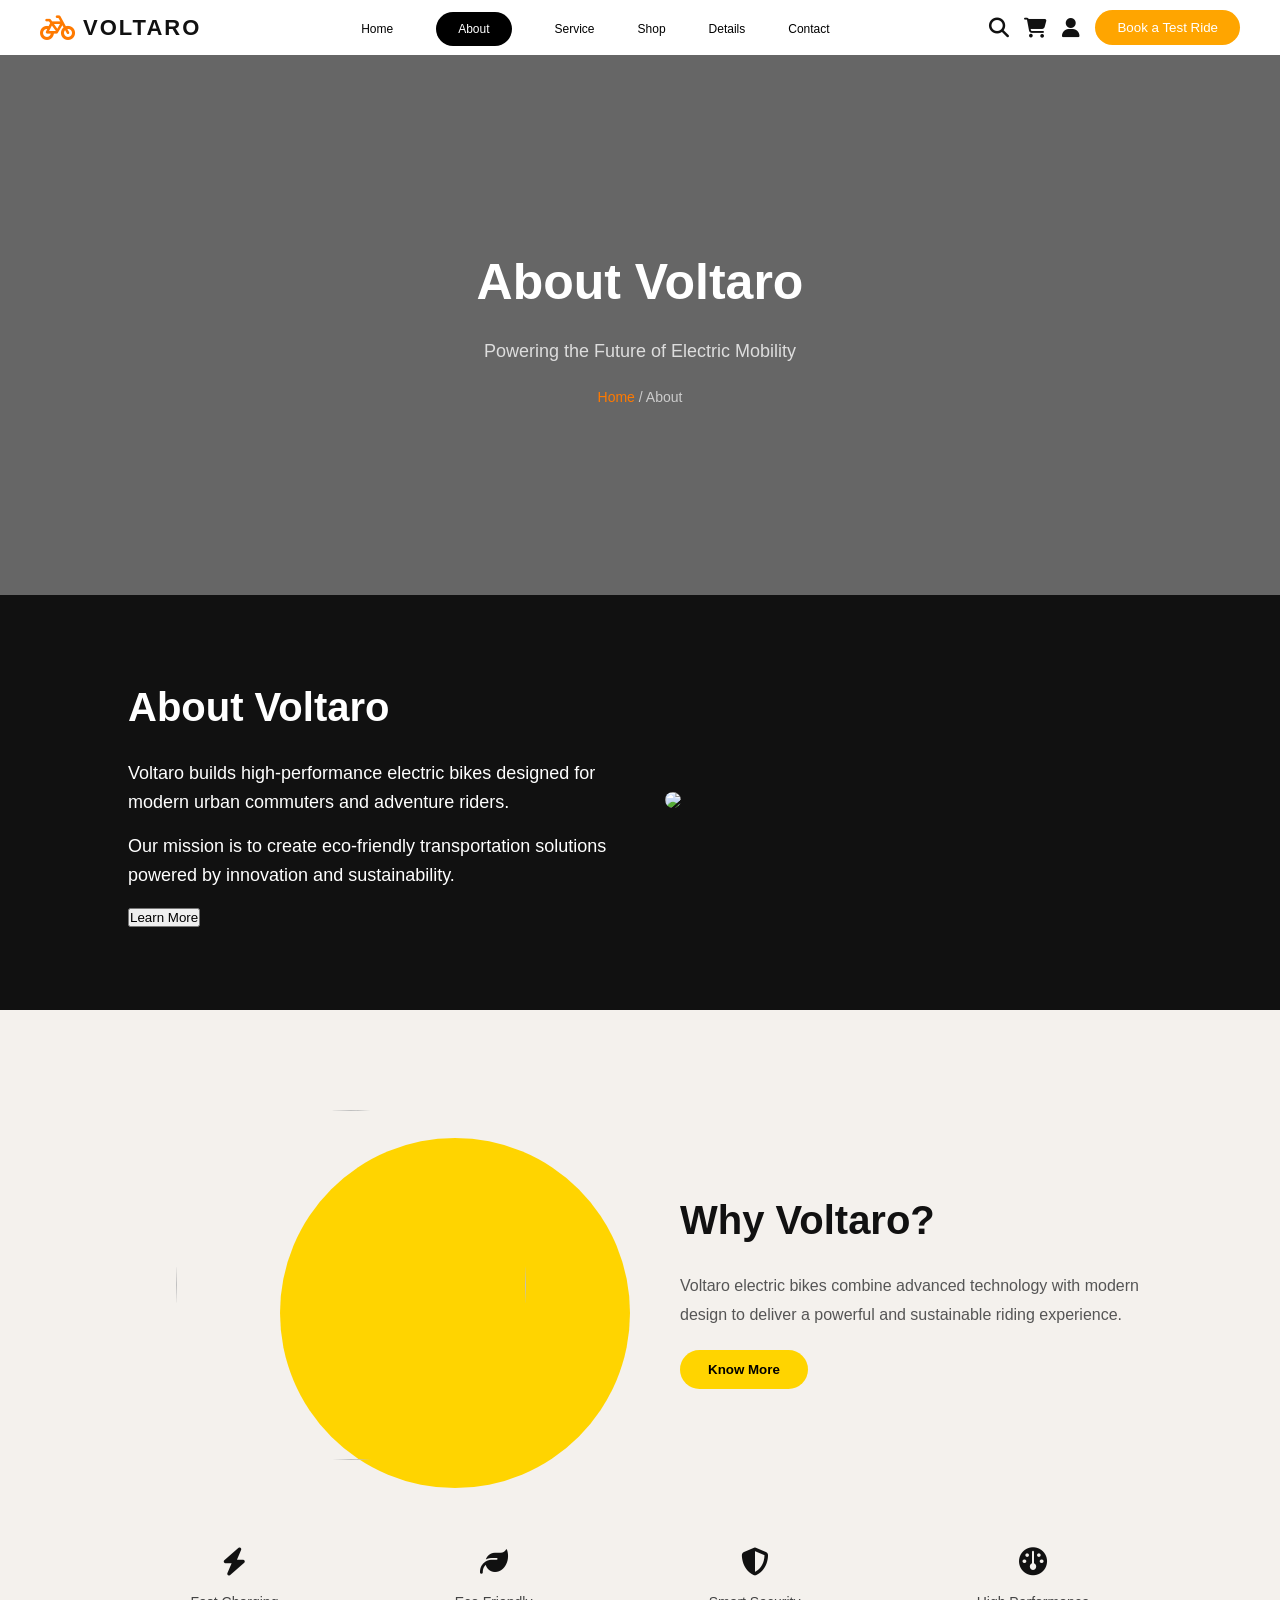
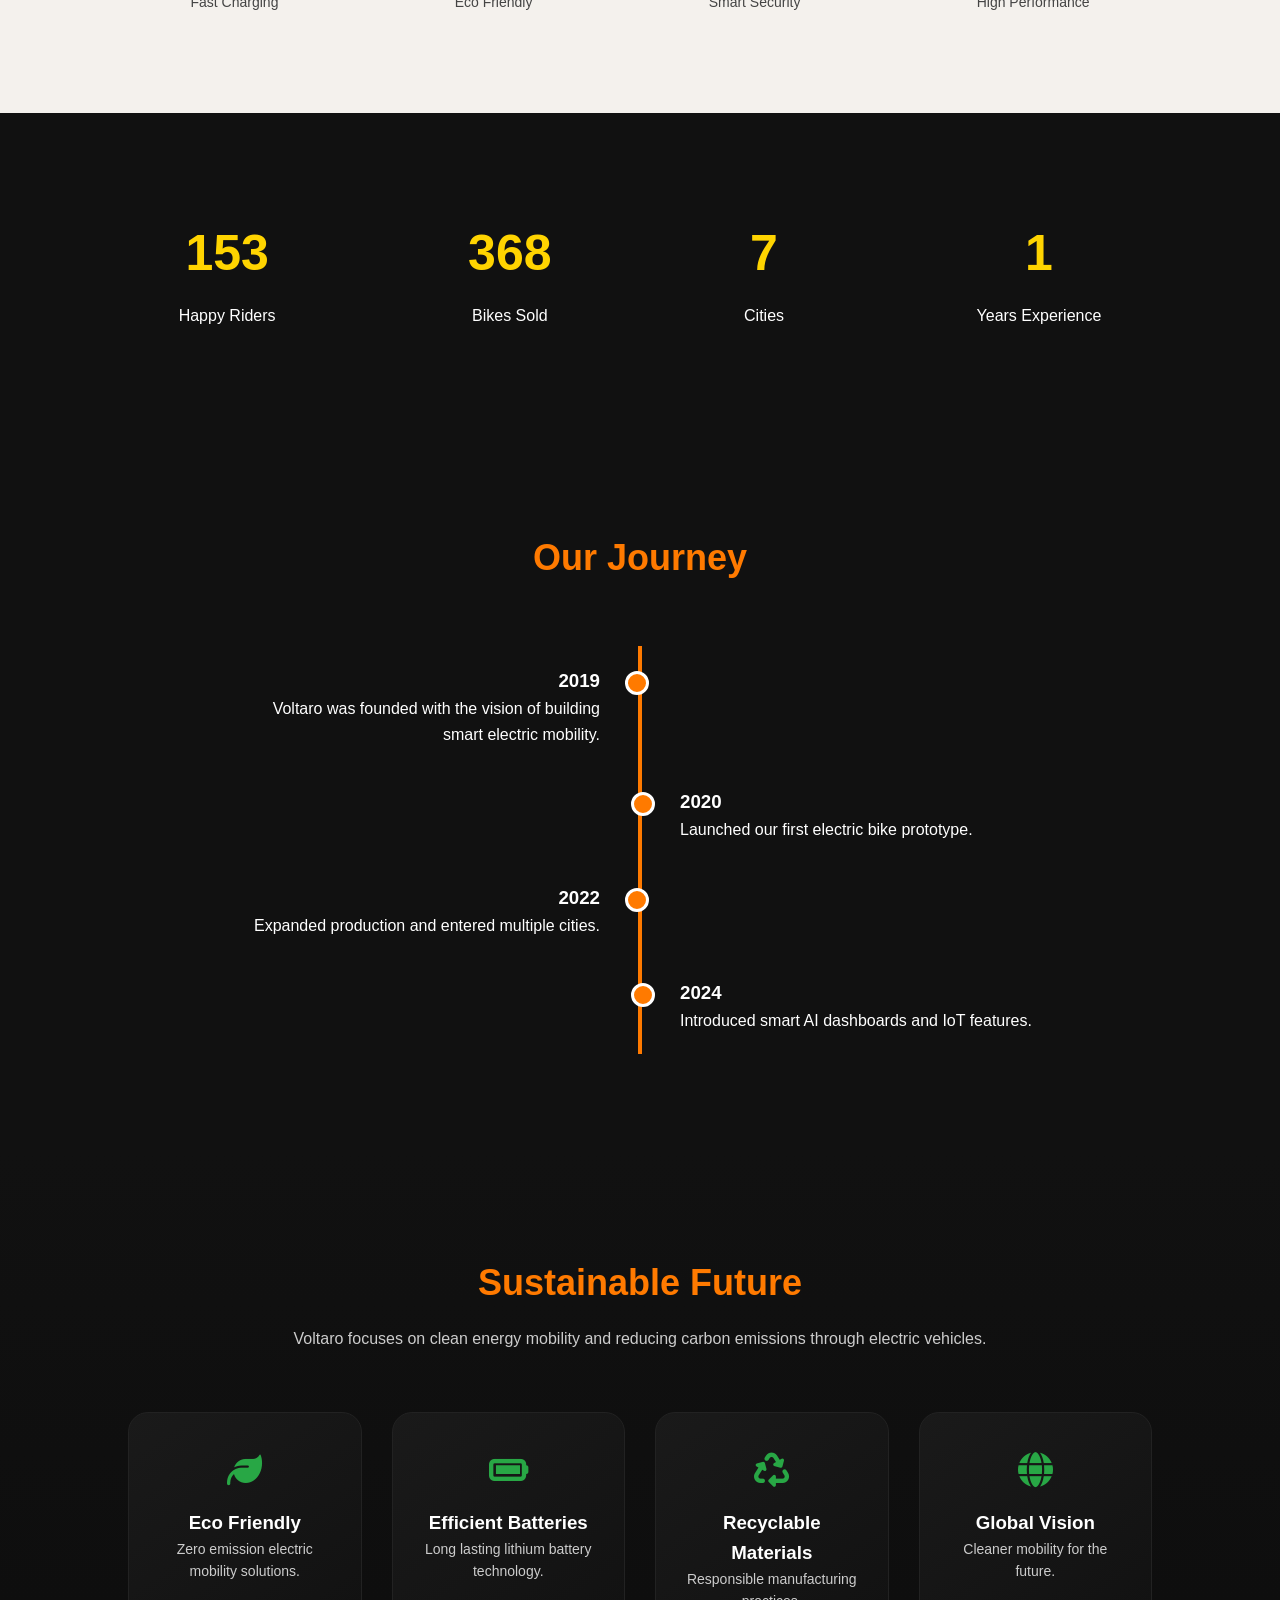
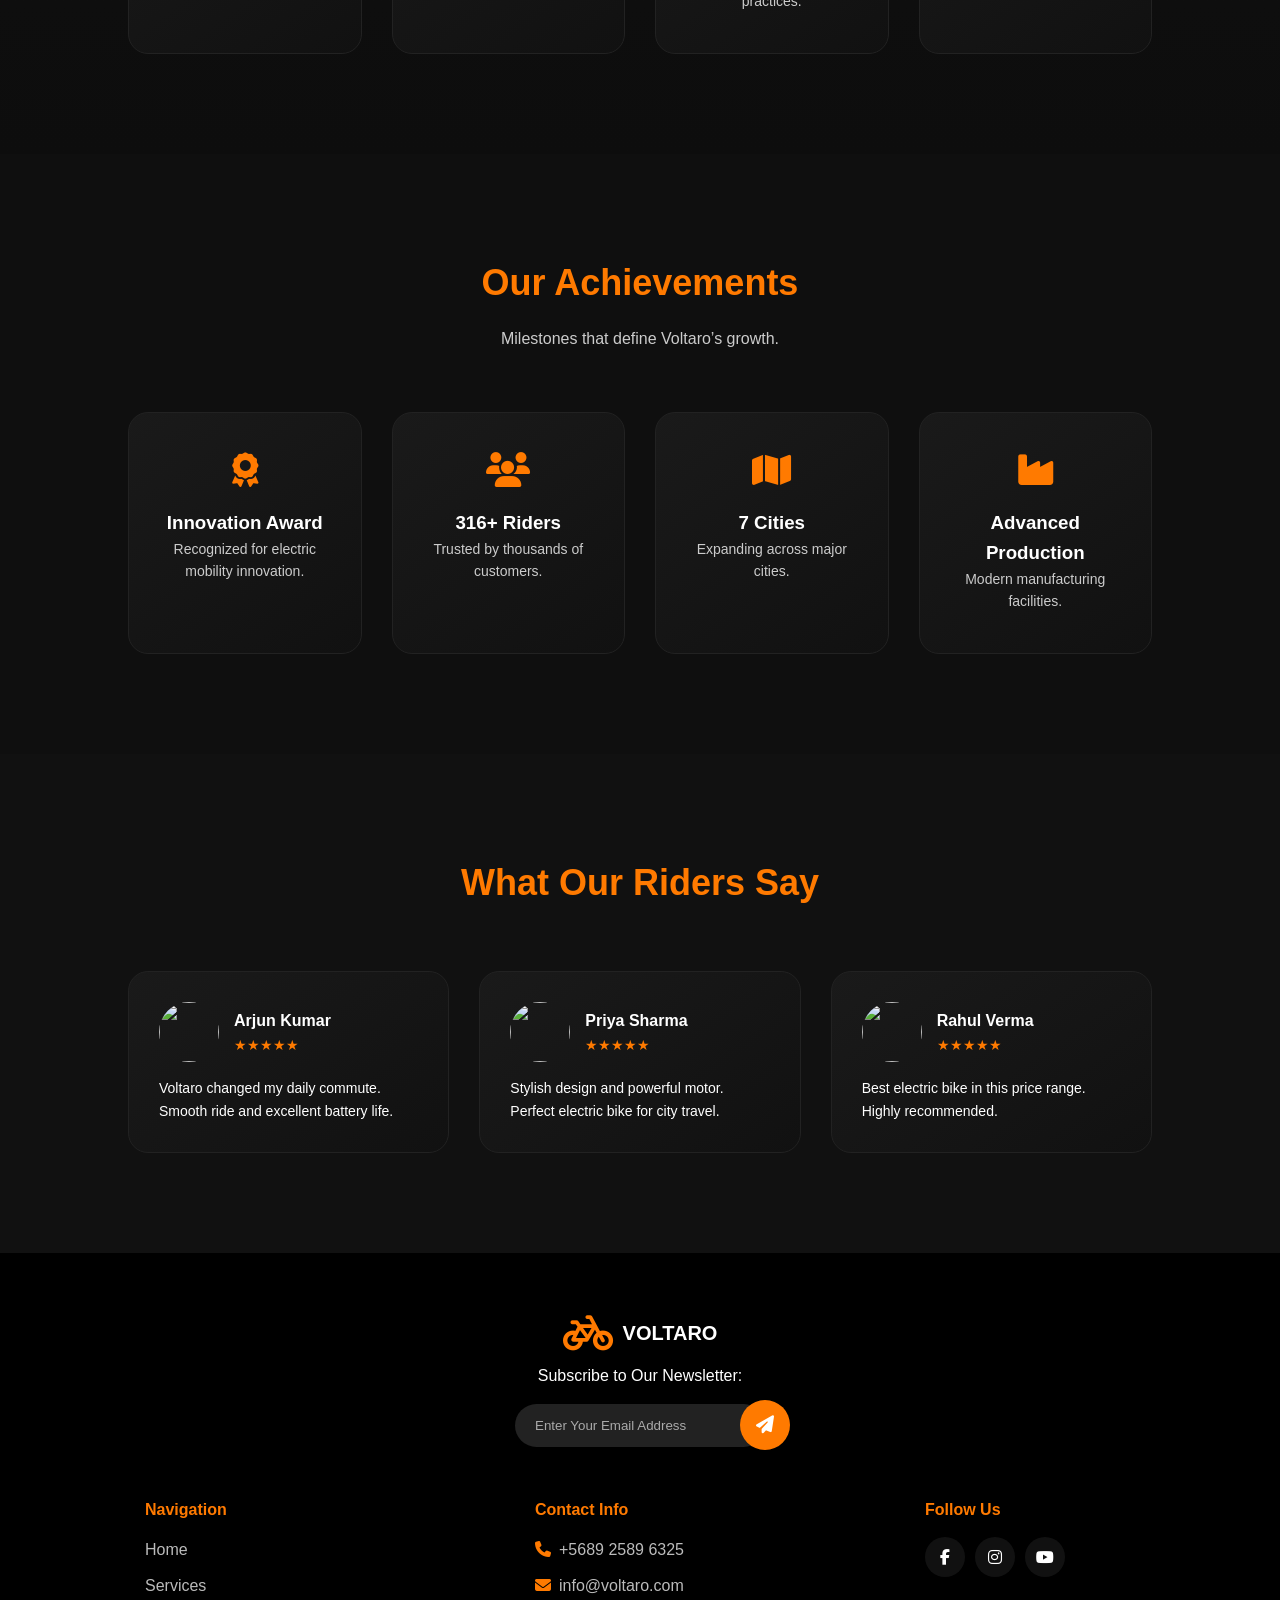
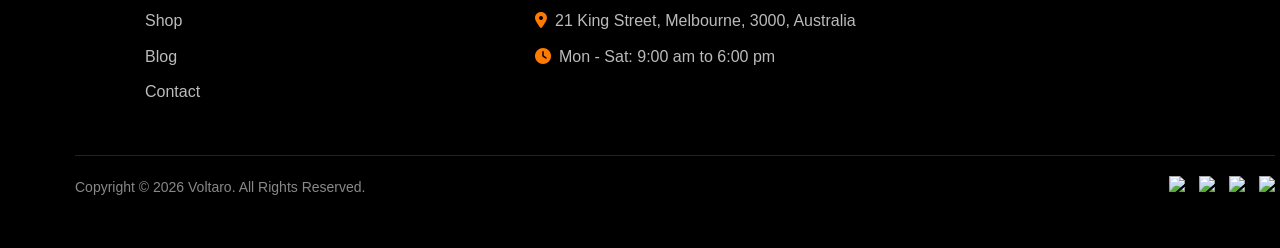
==== about.html @ 4806c7fa "Add files via upload" ====
<!DOCTYPE html>
<html lang="en">
<head>
    <meta charset="UTF-8">
    <title>About - Voltaro</title>
    <meta name="viewport" content="width=device-width, initial-scale=1.0">
     <link rel="stylesheet" href="https://cdnjs.cloudflare.com/ajax/libs/font-awesome/6.6.0/css/all.min.css">
    <meta name="viewport" content="width=device-width, initial-scale=1.0">
    <link rel="stylesheet" href="css/about.css">
    <link rel="icon" type="image/png" sizes="128x128" href="images/voltaro_favicon_128.png">
    
</head>

<body>

  <!-- HEADER -->
  <header class="header">
    <div class="logo ">
        <i class="fa-solid fa-bicycle"></i>
        <h3>VOLTARO</h3>
      </div>

    <nav class="nav">
  <ul>
    <li><a href="index.html">Home</a></li>
    <li><a href="about.html"class="btn-black">About</a></li>
    <li><a href="service-sales.html">Service</a></li>
    <li><a href="shop.html">Shop</a></li>
    <li><a href="product.html">Details</a></li>
    <li><a href="contact.html">Contact</a></li>
  </ul>
</nav>

  <div class="right">
  <i class="fa-solid fa-magnifying-glass icon"></i>
  <i class="fa-solid fa-cart-shopping icon"></i>
  <i class="fa-solid fa-user icon"></i>


  <button class="btn-orange">Book a Test Ride</button>
  </div>

  </header>



<!-- HERO -->
<section class="about-hero">

<div class="about-hero-content ">

<h1>About Voltaro</h1>
<p>Powering the Future of Electric Mobility</p>

<div class="breadcrumb">
<a href="index.html">Home</a>
<span> / </span>
<span>About</span>
</div>

</div>

</section>



<!-- ABOUT SECTION -->
<section class="about-section">

<div class="about-container">

<div class="about-text reveal-left">

<h1>About Voltaro</h1>

<p>
Voltaro builds high-performance electric bikes designed
for modern urban commuters and adventure riders.
</p>

<p>
Our mission is to create eco-friendly transportation
solutions powered by innovation and sustainability.
</p>

<button id="learnBtn">Learn More</button>

<div class="more-content" id="moreContent">

<p>
Voltaro electric cycles use long-lasting lithium batteries,
smart dashboards, and efficient motors designed for
performance and comfort.
</p>

</div>

</div>


<div class="about-image reveal-right">

<img src="https://images.unsplash.com/photo-1558981403-c5f9899a28bc">

</div>

</div>

</section>



<!-- WHY VOLTARO -->
<section class="why-section">

<div class="why-container">

<div class="why-image reveal-left">

<img src="https://images.unsplash.com/photo-1518655048521-f130df041f66">

<div class="yellow-bg"></div>

</div>


<div class="why-text reveal-right">

<h2>Why Voltaro?</h2>

<p>
Voltaro electric bikes combine advanced technology with
modern design to deliver a powerful and sustainable
riding experience.
</p>

<button id="knowBtn">Know More</button>

<div class="why-more" id="whyMore">

<p>
Our bikes feature lithium batteries, fast charging,
smart LCD dashboards, anti-theft protection and
long-range motors.
</p>

</div>

</div>

</div>


<!-- FEATURES -->
<div class="features-row">

<div class="feature">
<i class="fa-solid fa-bolt"></i>
<p>Fast Charging</p>
</div>

<div class="feature">
<i class="fa-solid fa-leaf"></i>
<p>Eco Friendly</p>
</div>

<div class="feature">
<i class="fa-solid fa-shield-halved"></i>
<p>Smart Security</p>
</div>

<div class="feature">
<i class="fa-solid fa-gauge"></i>
<p>High Performance</p>
</div>

</div>

</section>



<!-- STATS -->
<section class="stats-section">

<div class="stats-container">

<div class="stat reveal">
<h2 class="counter" data-target="500">0</h2>
<p>Happy Riders</p>
</div>

<div class="stat reveal">
<h2 class="counter" data-target="1200">0</h2>
<p>Bikes Sold</p>
</div>

<div class="stat reveal">
<h2 class="counter" data-target="25">0</h2>
<p>Cities</p>
</div>

<div class="stat reveal">
<h2 class="counter" data-target="5">0</h2>
<p>Years Experience</p>
</div>

</div>

</section>



<!-- TIMELINE -->
<section class="timeline-section">

<h2 class="timeline-title">Our Journey</h2>

<div class="timeline">

<div class="timeline-item">
<h3>2019</h3>
<p>Voltaro was founded with the vision of
building smart electric mobility.</p>
</div>

<div class="timeline-item">
<h3>2020</h3>
<p>Launched our first electric bike prototype.</p>
</div>

<div class="timeline-item">
<h3>2022</h3>
<p>Expanded production and entered multiple cities.</p>
</div>

<div class="timeline-item">
<h3>2024</h3>
<p>Introduced smart AI dashboards and IoT features.</p>
</div>

</div>

</section>



<!-- SUSTAINABILITY -->
<section class="sustainability">

<div class="sustainability-header">
<h2>Sustainable Future</h2>
<p>
Voltaro focuses on clean energy mobility and
reducing carbon emissions through electric vehicles.
</p>
</div>

<div class="sustainability-container">

<div class="sustain-card reveal">
<i class="fa-solid fa-leaf"></i>
<h3>Eco Friendly</h3>
<p>Zero emission electric mobility solutions.</p>
</div>

<div class="sustain-card reveal">
<i class="fa-solid fa-battery-full"></i>
<h3>Efficient Batteries</h3>
<p>Long lasting lithium battery technology.</p>
</div>

<div class="sustain-card reveal">
<i class="fa-solid fa-recycle"></i>
<h3>Recyclable Materials</h3>
<p>Responsible manufacturing practices.</p>
</div>

<div class="sustain-card reveal">
<i class="fa-solid fa-globe"></i>
<h3>Global Vision</h3>
<p>Cleaner mobility for the future.</p>
</div>

</div>

</section>



<!-- ACHIEVEMENTS -->
<section class="achievements">

<div class="achievements-header">
<h2>Our Achievements</h2>
<p>Milestones that define Voltaro’s growth.</p>
</div>

<div class="achievements-container">

<div class="achievement-card reveal">
<i class="fa-solid fa-award"></i>
<h3>Innovation Award</h3>
<p>Recognized for electric mobility innovation.</p>
</div>

<div class="achievement-card reveal">
<i class="fa-solid fa-users"></i>
<h3>1000+ Riders</h3>
<p>Trusted by thousands of customers.</p>
</div>

<div class="achievement-card reveal">
<i class="fa-solid fa-map"></i>
<h3>25 Cities</h3>
<p>Expanding across major cities.</p>
</div>

<div class="achievement-card reveal">
<i class="fa-solid fa-industry"></i>
<h3>Advanced Production</h3>
<p>Modern manufacturing facilities.</p>
</div>

</div>

</section>



<!-- REVIEWS -->
<section class="reviews-section">

<h2 class="section-title">What Our Riders Say</h2>

<div class="reviews-container">

<div class="review-card reveal">
<div class="review-header">
<img src="https://randomuser.me/api/portraits/men/32.jpg">
<div>
<h4>Arjun Kumar</h4>
<div class="stars">★★★★★</div>
</div>
</div>

<p>Voltaro changed my daily commute.
Smooth ride and excellent battery life.</p>
</div>


<div class="review-card reveal">
<div class="review-header">
<img src="https://randomuser.me/api/portraits/women/44.jpg">
<div>
<h4>Priya Sharma</h4>
<div class="stars">★★★★★</div>
</div>
</div>

<p>Stylish design and powerful motor.
Perfect electric bike for city travel.</p>
</div>


<div class="review-card reveal">
<div class="review-header">
<img src="https://randomuser.me/api/portraits/men/55.jpg">
<div>
<h4>Rahul Verma</h4>
<div class="stars">★★★★★</div>
</div>
</div>

<p>Best electric bike in this price range.
Highly recommended.</p>
</div>

</div>

</section>


<!-- ===== Footer Section ===== -->

<footer class="footer">
  <!-- Newsletter Section -->
  <div class="footer-newsletter">
    <div class="logo">
      <i class="fa-solid fa-bicycle"></i>
      <h2>VOLTARO</h2>
    </div>
    <p>Subscribe to Our Newsletter:</p>
    <div class="newsletter-box">
      <input type="email" placeholder="Enter Your Email Address">
      <button class="send-btn"><i class="fa-solid fa-paper-plane"></i></button>
    </div>
  </div>

  <!-- Footer Columns -->
  <div class="footer-grid">
    <div class="footer-column">
      <h4>Navigation</h4>
      <ul>
        <li>Home</li>
        <li>Services</li>
        <li>Shop</li>
        <li>Blog</li>
        <li>Contact</li>
      </ul>
    </div>
    <div class="footer-column">
      <h4>Contact Info</h4>
      <ul>
        <li><i class="fa-solid fa-phone"></i>+5689 2589 6325</li>
        <li><i class="fa-solid fa-envelope"></i>info@voltaro.com</li>
        <li><i class="fa-solid fa-location-dot"></i>21 King Street, Melbourne, 3000, Australia</li>
        <li><i class="fa-solid fa-clock"></i>Mon - Sat: 9:00 am to 6:00 pm</li>
      </ul>
    </div>
    <div class="footer-column">
      <h4>Follow Us</h4>
      <div class="social-icons">
        <a href="#"><i class="fab fa-facebook-f"></i></a>
        <a href="#"><i class="fab fa-instagram"></i></a>
        <a href="#"><i class="fab fa-youtube"></i></a>
      </div>
    </div>
  </div>

  <!-- Footer Bottom -->
  <div class="footer-bottom">
    <p>Copyright © 2026 Voltaro. All Rights Reserved.</p>
    <div class="payment-icons">
      <img src="https://img.icons8.com/color/48/visa.png"/>
      <img src="https://img.icons8.com/color/48/mastercard.png"/>
      <img src="https://img.icons8.com/color/48/paypal.png"/>
      <img src="https://img.icons8.com/color/48/apple-pay.png"/>
    </div>
  </div>
</footer>

<script src="js/about.js"></script>


</body>
</html>
---- css/about.css ----
/* ================= ABOUT SECTION ================= */
* {
  margin: 0;
  padding: 0;
  box-sizing: border-box;
  font-family: Arial, sans-serif;
}
html,body{
overflow-x:hidden;
}


/* HEADER */


.logo{
  display:flex;
  align-items:center;
  gap:8px;
}

.logo i.fa-bicycle{
  font-size:28px;      /* icon size */
  color:#ff7a00;       /* your accent color */
}

.logo h3{
  font-size:22px;
  font-weight:700;
  letter-spacing:2px;
}
.nav ul {
  display: flex;
  list-style: none;
  gap: 15px;
}

.header {
  display: flex;
  justify-content: space-between;
  align-items: center;
  padding: 10px 40px;
  background: white;
}

.logo {
  font-size: 20px;
  font-weight: bold;
}

.nav a {
  margin: 0 14px;
  text-decoration: none;
  color: black;
  font-size: 12px;
}
.highlight {
  color: orange;
}


.right {
  display: flex;
  align-items: center;
  gap: 15px;
}
.right i {
  font-size: 20px;
}

.icon {
  cursor: pointer;

}


.btn-orange {
  background: orange;
  color: white;
  border: none;
  padding: 10px 22px;
  border-radius: 20px;
  cursor: pointer;
}

.btn-black{
background:black;
color:white !important;
border:none;
padding:10px 22px;
border-radius:20px;
cursor:pointer;
}

.btn-white {
  background: white;
  color: black;
  border: none;
  padding: 10px 22px;
  border-radius: 20px;
  cursor: pointer;
}


/* ================= GLOBAL ================= */


body{
background:#fff;
color:#111;
line-height:1.6;
}


/* ================= HERO SECTION ================= */

.about-hero{
height:60vh;
background:url("https://images.unsplash.com/photo-1558981403-c5f9899a28bc") center/cover no-repeat;
position:relative;
display:flex;
align-items:center;
justify-content:center;
text-align:center;
}

.about-hero::before{
content:"";
position:absolute;
inset:0;
background:rgba(0,0,0,0.6);
}

.about-hero-content{
position:relative;
color:white;
animation:fadeIn 1.2s ease forwards;
}

.about-hero-content h1{
font-size:50px;
margin-bottom:15px;
}

.about-hero-content p{
font-size:18px;
margin-bottom:20px;
color:#ddd;
}

/* Breadcrumb */

.breadcrumb{
font-size:14px;
}

.breadcrumb a{
color:#ff7a00;
text-decoration:none;
}

.breadcrumb span{
color:#ccc;
}


/* Hero Animation */

@keyframes fadeIn{

from{
opacity:0;
transform:translateY(40px);
}

to{
opacity:1;
transform:translateY(0);
}

}



/* ================= ABOUT SECTION ================= */

.about-section{
padding:80px 10%;
background:#111;
color:white;
}

.about-container{
display:flex;
align-items:center;
justify-content:space-between;
gap:50px;
flex-wrap:wrap;
}

.about-text{
flex:1;
}

.about-text h1{
font-size:40px;
margin-bottom:20px;
}

.about-text p{
font-size:18px;
line-height:1.6;
margin-bottom:15px;
}

.about-image{
flex:1;
}

.about-image img{
width:100%;
border-radius:15px;
transition:0.4s ease;
}

.about-image img:hover{
transform:scale(1.05);
}


/* Learn More Content */

.more-content{
max-height:0;
overflow:hidden;
opacity:0;
transition:max-height 0.6s ease, opacity 0.5s ease;
margin-top:20px;
}

.more-content.show{
max-height:300px;
opacity:1;
}



/* ================= WHY SECTION ================= */

.why-section{
padding:100px 8%;
background:#f4f1ed;
}

.why-container{
display:flex;
align-items:center;
justify-content:space-between;
gap:80px;
max-width:1200px;
margin:auto;
}

.why-image{
position:relative;
flex:1;
text-align:center;
}

.why-image img{
width:350px;
height:350px;
object-fit:cover;
border-radius:50%;
position:relative;
z-index:2;
}

.yellow-bg{
width:350px;
height:350px;
background:#ffd400;
border-radius:50%;
position:absolute;
right:-30px;
bottom:-20px;
z-index:1;
}

.why-text{
flex:1;
}

.why-text h2{
font-size:40px;
margin-bottom:20px;
}

.why-text p{
color:#555;
line-height:1.8;
margin-bottom:20px;
}

.why-text button{
padding:12px 28px;
border:none;
background:#ffd400;
border-radius:30px;
cursor:pointer;
font-weight:600;
transition:0.3s;
}

.why-text button:hover{
background:#ffcc00;
}

/* Hidden why content */

.why-more{
max-height:0;
overflow:hidden;
opacity:0;
transition:max-height 0.6s ease, opacity 0.5s ease;
margin-top:20px;
}

.why-more.show{
max-height:300px;
opacity:1;
}



/* ================= FEATURES ================= */

.features-row{
display:flex;
justify-content:space-around;
margin-top:80px;
text-align:center;
}

.feature i{
font-size:28px;
margin-bottom:15px;
color:#111;
}

.feature p{
font-size:14px;
color:#444;
}



/* ================= SCROLL ANIMATIONS ================= */

.reveal{
opacity:0;
transform:translateY(50px);
transition:0.8s ease;
}

.reveal.active{
opacity:1;
transform:translateY(0);
}

.reveal-left,
.reveal-right{
opacity:0;
transition:all 0.8s ease;
}

.reveal-left{
transform:translateX(-100px);
}

.reveal-right{
transform:translateX(100px);
}

.reveal-left.active,
.reveal-right.active{
opacity:1;
transform:translateX(0);
}



/* ================= STATS SECTION ================= */

.stats-section{
padding:100px 8%;
background:#111;
color:white;
text-align:center;
}

.stats-container{
display:flex;
justify-content:space-around;
flex-wrap:wrap;
gap:40px;
}

.stat h2{
font-size:50px;
color:#ffd400;
}

.stat p{
margin-top:10px;
font-size:16px;
}



/* ================= TIMELINE ================= */

.timeline-section{
padding:100px 8%;
background:#111;
color:#fff;
text-align:center;
position:relative;
}

.timeline-title{
font-size:36px;
margin-bottom:60px;
color:#ff7a00;
}

.timeline{
position:relative;
max-width:900px;
margin:auto;
}

/* vertical line */

.timeline::before{
content:"";
position:absolute;
left:50%;
width:4px;
height:100%;
background:#ff7a00;
transform:translateX(-50%);
}

.timeline-item{
position:relative;
width:50%;
padding:20px 40px;
box-sizing:border-box;
opacity:0;
transform:translateY(50px);
transition:all 0.6s ease;
}

.timeline-item:nth-child(odd){
left:0;
text-align:right;
}

.timeline-item:nth-child(even){
left:50%;
text-align:left;
}

/* circle */

.timeline-item::before{
content:"";
position:absolute;
top:25px;
width:18px;
height:18px;
background:#ff7a00;
border-radius:50%;
border:3px solid #fff;
}

.timeline-item:nth-child(odd)::before{
right:-9px;
}

.timeline-item:nth-child(even)::before{
left:-9px;
}

.timeline-item.show{
opacity:1;
transform:translateY(0);
}



/* ================= SUSTAINABILITY ================= */

.sustainability{
padding:100px 10%;
background:linear-gradient(180deg,#111,#0d0d0d);
color:white;
text-align:center;
}

.sustainability-header h2{
font-size:36px;
color:#ff7a00;
margin-bottom:15px;
}

.sustainability-header p{
max-width:700px;
margin:auto;
color:#ccc;
margin-bottom:60px;
}

.sustainability-container{
display:grid;
grid-template-columns:repeat(4,1fr);
gap:30px;
}

.sustain-card{
background:linear-gradient(145deg,#1a1a1a,#111);
padding:40px 25px;
border-radius:20px;
transition:0.4s ease;
border:1px solid #222;
}

.sustain-card i{
font-size:35px;
color:#28a745;
margin-bottom:20px;
}

.sustain-card p{
font-size:14px;
color:#ccc;
line-height:1.6;
}

.sustain-card:hover{
transform:translateY(-12px);
box-shadow:0 20px 40px rgba(40,167,69,0.3);
}



/* ================= ACHIEVEMENTS ================= */

.achievements{
padding:100px 10%;
background:#0f0f0f;
color:white;
text-align:center;
}

.achievements-header h2{
font-size:36px;
color:#ff7a00;
margin-bottom:15px;
}

.achievements-header p{
max-width:700px;
margin:auto;
color:#ccc;
margin-bottom:60px;
}

.achievements-container{
display:grid;
grid-template-columns:repeat(4,1fr);
gap:30px;
}

.achievement-card{
background:linear-gradient(145deg,#1a1a1a,#111);
padding:40px 25px;
border-radius:20px;
transition:0.4s ease;
border:1px solid #222;
}

.achievement-card i{
font-size:35px;
color:#ff7a00;
margin-bottom:20px;
}

.achievement-card p{
font-size:14px;
color:#ccc;
}

.achievement-card:hover{
transform:translateY(-12px);
box-shadow:0 20px 50px rgba(255,122,0,0.3);
}



/* ================= REVIEWS ================= */

.reviews-section{
padding:100px 10%;
background:#111;
color:white;
}

.section-title{
text-align:center;
font-size:36px;
margin-bottom:60px;
color:#ff7a00;
}

.reviews-container{
display:flex;
gap:30px;
}

.review-card{
flex:1;
background:linear-gradient(145deg,#1a1a1a,#111);
padding:30px;
border-radius:20px;
transition:0.4s ease;
border:1px solid #222;
}

.review-card:hover{
transform:translateY(-12px);
box-shadow:0 20px 50px rgba(255,122,0,0.25);
}

.review-header{
display:flex;
align-items:center;
gap:15px;
margin-bottom:15px;
}

.review-header img{
width:60px;
height:60px;
border-radius:50%;
}

.stars{
color:#ff7a00;
font-size:14px;
}

.review-card p{
font-size:14px;
line-height:1.6;
}






.reveal{
opacity:0;
transform:translateY(50px);
transition:0.8s ease;
}

.reveal.active{
opacity:1;
transform:translateY(0);
}

.reveal-left{
opacity:0;
transform:translateX(-100px);
transition:0.8s ease;
}

.reveal-left.active{
opacity:1;
transform:translateX(0);
}

.reveal-right{
opacity:0;
transform:translateX(100px);
transition:0.8s ease;
}

.reveal-right.active{
opacity:1;
transform:translateX(0);
}



.more-content,
.why-more{
display:none;
}

.show{
display:block;
}

/* ================= FOOTER ================= */

/* Reset default margins */
body {
  margin: 0;
  padding: 0;
}

/* FOOTER EDGE-TO-EDGE */
.footer {
  width: 100vw;
  background: #000;
  color: #fff;
  font-family: Arial, sans-serif;
  box-sizing: border-box;
  padding: 60px 5px 30px;
  overflow: hidden;
}

/* NEWSLETTER SECTION */
.footer-newsletter {
  text-align: center;
  margin-bottom: 50px;
}

.footer-newsletter .logo {
  display: flex;
  justify-content: center;
  align-items: center;
  gap: 10px;
  margin-bottom: 10px;
}

.footer-newsletter .logo i {
  font-size: 40px;
  color: #ff7a00;
}

.footer-newsletter .logo h2 {
  font-size: 20px;
  margin: 0;
}

.footer-newsletter p {
  margin-bottom: 15px;
  font-size: 16px;
}

.newsletter-box {
  display: inline-flex;
  position: relative;
}

.newsletter-box input {
  padding: 14px 20px;
  border-radius: 40px;
  border: none;
  outline: none;
  min-width: 250px;
  background: #222;
  color: #fff;
}

.newsletter-box input::placeholder {
  color: #aaa;
}

.send-btn {
  position: absolute;
  right: 0;
  top: 50%;
  transform: translate(50%, -50%);
  width: 50px;
  height: 50px;
  border-radius: 50%;
  border: none;
  background: #ff7a00;
  display: flex;
  justify-content: center;
  align-items: center;
  cursor: pointer;
}

.send-btn i {
  color: #fff;
  font-size: 18px;
}

/* FOOTER GRID */
.footer-grid {
  display: grid;
  grid-template-columns: repeat(auto-fit, minmax(200px, 1fr));
  max-width: 1200px;
  margin: 0 auto;
  gap: 40px;
  text-align: left;
  margin-left: 140px !important;
}

.footer-column h4 {
  color: #ff7a00;
  margin-bottom: 15px;
}

.footer-column ul {
  list-style: none;
  padding: 0;
  margin: 0;
}

.footer-column ul li {
  margin-bottom: 10px;
  color: #bbb;
}

.footer-column ul li i {
  margin-right: 8px;
  color: #ff7a00;
}

/* SOCIAL ICONS */
.social-icons{
  display:flex;
  gap:10px;
  margin-top:5px;
}

.social-icons a{
  display:flex;
  justify-content:center;
  align-items:center;
  width:40px;
  height:40px;
  border-radius:50%;
  background:#111;
  color:#fff;
  font-size:16px;
  transition:0.3s;
  text-decoration:none;
}

.social-icons a:hover{
  background:#ff7a00;
  text-decoration:none;
}
/* FOOTER BOTTOM */
.footer-bottom {
  border-top: 1px solid #222;
  margin-top: 40px;
  padding: 20px 0;
  display: flex;
  justify-content: space-between;
  flex-wrap: wrap;
  align-items: center;
  max-width: 1200px;
  margin-left: 0;
  margin-right: 0;
  font-size: 14px;
  color: #888;
  margin-left: 70px;
}

.payment-icons img {
  height: 28px;
  margin-left: 10px;
}

/* =============== RESPONSIVE =============== */

/* Large tablets / small laptops */
@media (max-width: 1024px){
  .header{
    padding:10px 20px;
  }

  .about-section,
  .why-section,
  .stats-section,
  .timeline-section,
  .sustainability,
  .achievements,
  .reviews-section{
    padding:70px 6%;
  }

  .sustainability-container,
  .achievements-container{
    grid-template-columns:repeat(2, 1fr);
  }
}

/* Tablets & landscape phones */
@media (max-width: 768px){
  /* Header */
  .header{
    padding:10px 16px;
  }

  .nav ul{
    gap:8px;
    flex-wrap:wrap;
  }

  /* Hero */
  .about-hero{
    height:50vh;
  }

  .about-hero-content h1{
    font-size:32px;
  }

  .about-hero-content p{
    font-size:15px;
  }

  /* About */
  .about-section{
    padding:60px 6%;
  }

  .about-container{
    flex-direction:column;
  }

  .about-text,
  .about-image{
    flex:1 1 100%;
  }

  /* Why section */
  .why-container{
    flex-direction:column;
    gap:40px;
    text-align:center;
  }

  .yellow-bg{
    display:none;
  }

  .why-text{
    text-align:left;
  }

  /* Features row */
  .features-row{
    justify-content:center;
    gap:24px;
  }

  .feature{
    min-width:160px;
  }

  /* Stats */
  .stats-container{
    gap:24px;
  }

  .stat h2{
    font-size:40px;
  }

  /* Timeline: single column on mobile */
  .timeline::before{
    left:8px;
  }

  .timeline-item{
    width:100%;
    left:0 !important;
    text-align:left !important;
    padding:16px 20px 16px 40px;
  }

  .timeline-item::before{
    left:0;
    right:auto;
  }

  /* Sustainability & achievements grids */
  .sustainability-container,
  .achievements-container{
    grid-template-columns:repeat(2, 1fr);
  }

  /* Reviews */
  .reviews-container{
    flex-direction:column;
  }

  /* Footer */
  .footer-grid{
    grid-template-columns:1fr;
    text-align:center;
  }

  .footer-column{
    text-align:center;
  }

  .social-icons{
    justify-content:center;
  }

  .footer-bottom{
    flex-direction:column;
    gap:10px;
    text-align:center;
  }

  .payment-icons img{
    margin:5px;
  }
}

/* Small phones */
@media (max-width: 480px){
  /* Header simplification */
  .header{
    padding:8px 12px;
  }

  .nav ul{
    display:none; /* later you can replace with a burger menu */
  }

  .btn-orange,
  .btn-black,
  .btn-white{
    padding:8px 16px;
    font-size:12px;
  }

  /* Sections padding */
  .about-section,
  .why-section,
  .stats-section,
  .timeline-section,
  .sustainability,
  .achievements,
  .reviews-section{
    padding:50px 16px;
  }

  .about-text h1,
  .why-text h2,
  .section-title,
  .timeline-title{
    font-size:24px;
  }

  /* Grids to single column */
  .sustainability-container,
  .achievements-container{
    grid-template-columns:1fr;
  }

  .stats-container{
    flex-direction:column;
    align-items:center;
  }

  /* Footer */
  .newsletter-box{
    width:100%;
  }

  .newsletter-box input{
    width:100%;
  }

  .footer-bottom{
    padding-top:16px;
  }
}
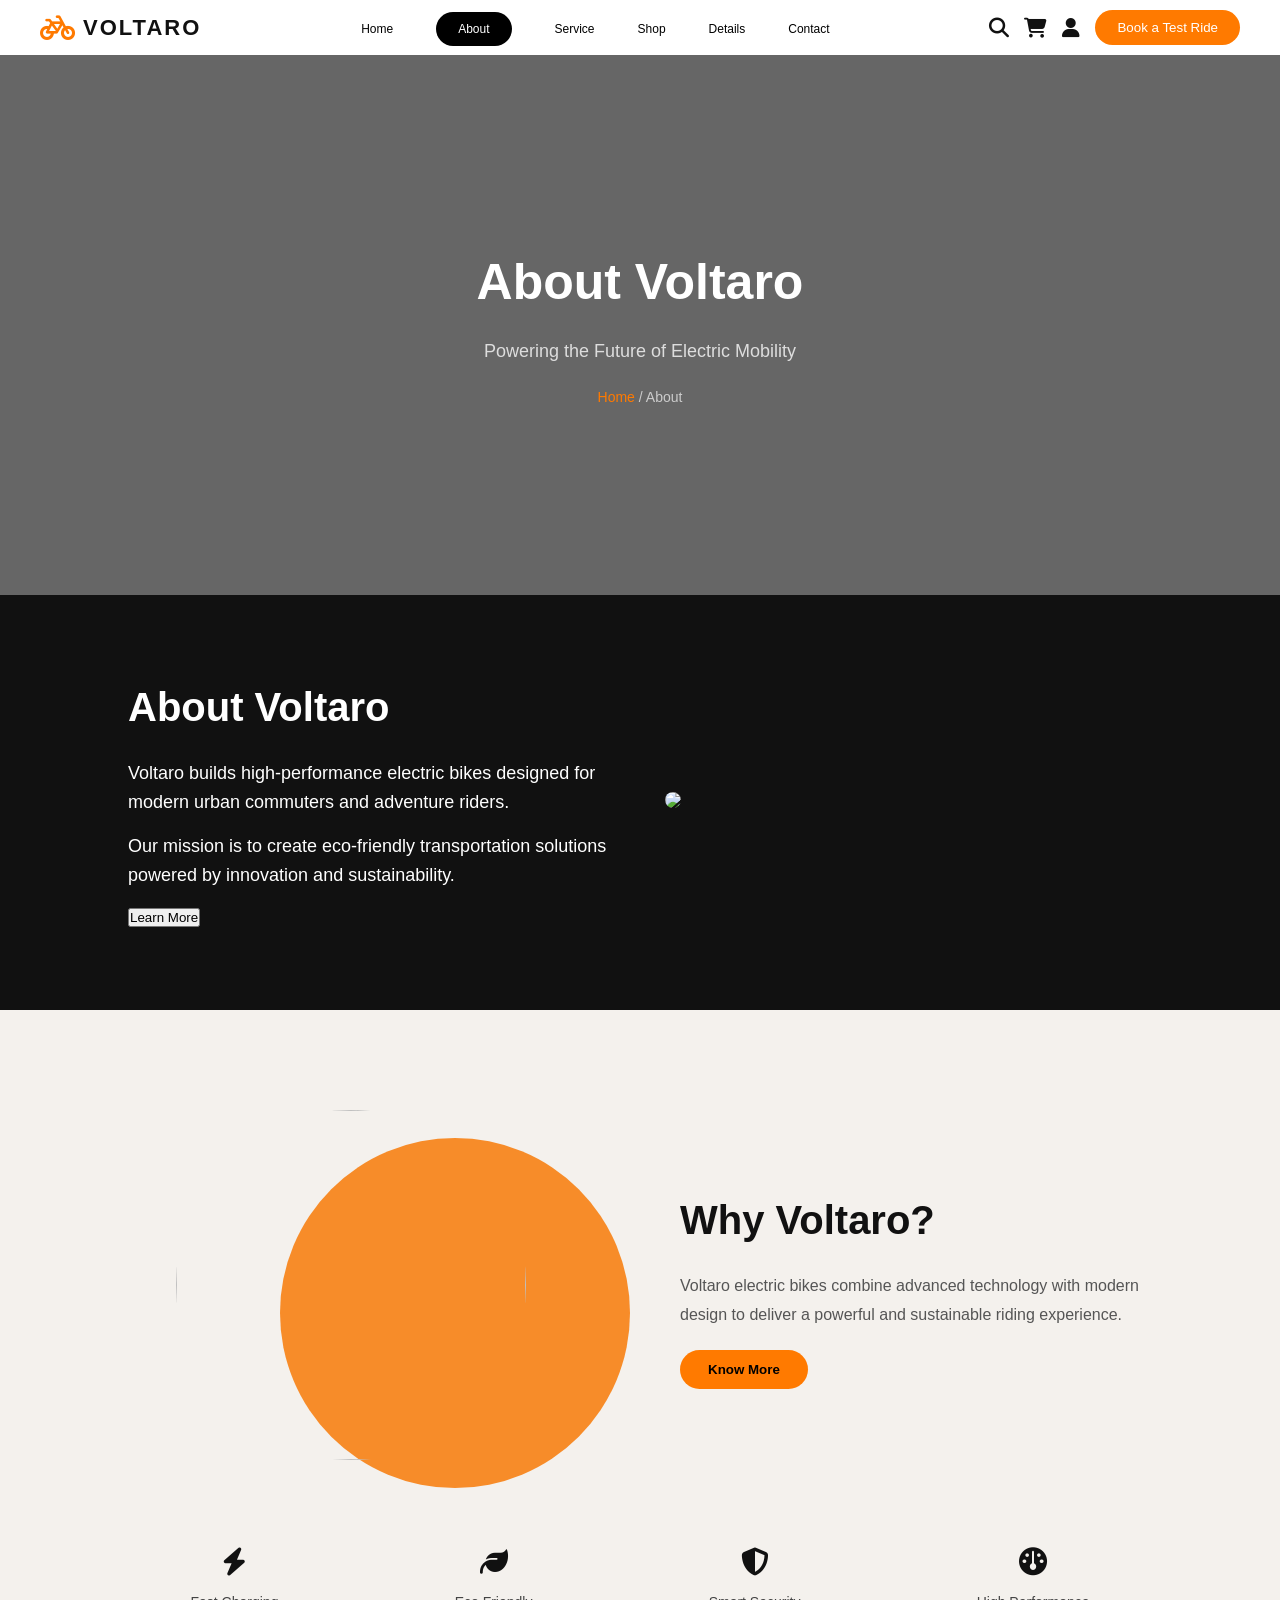
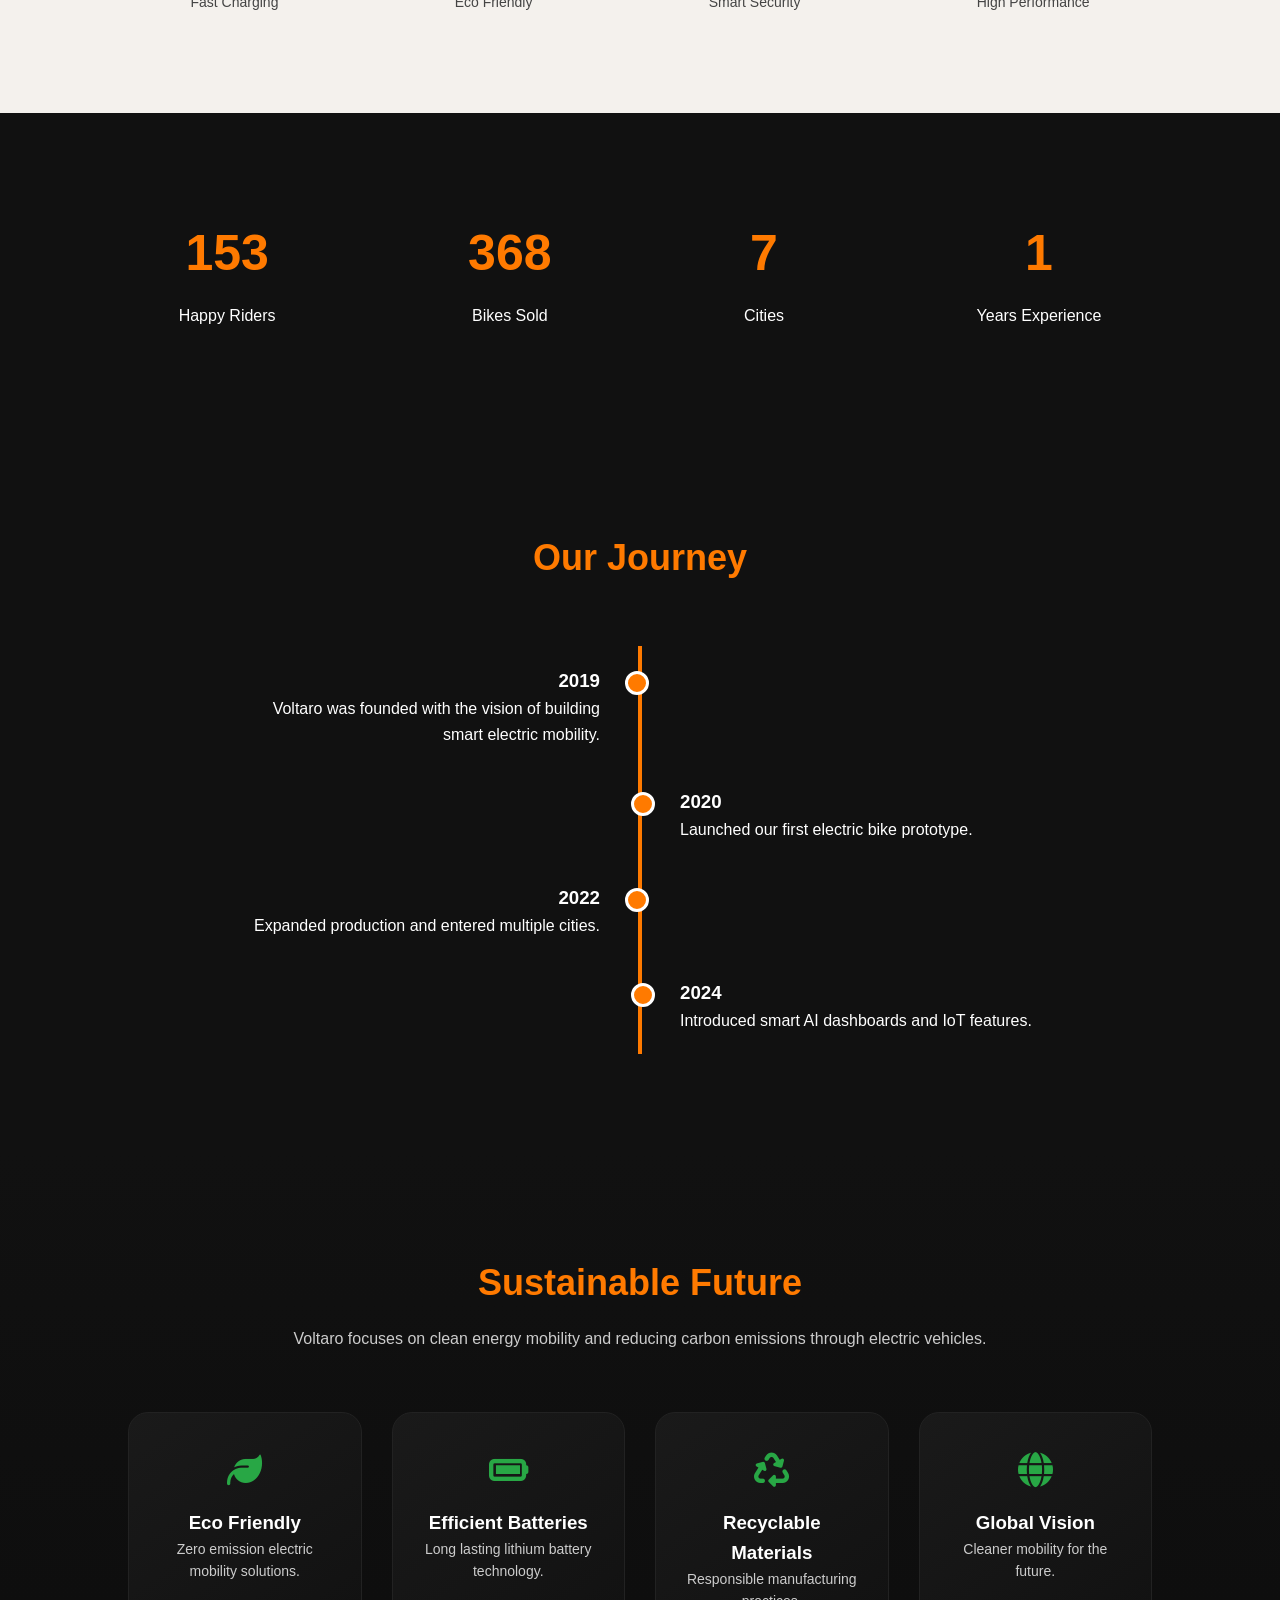
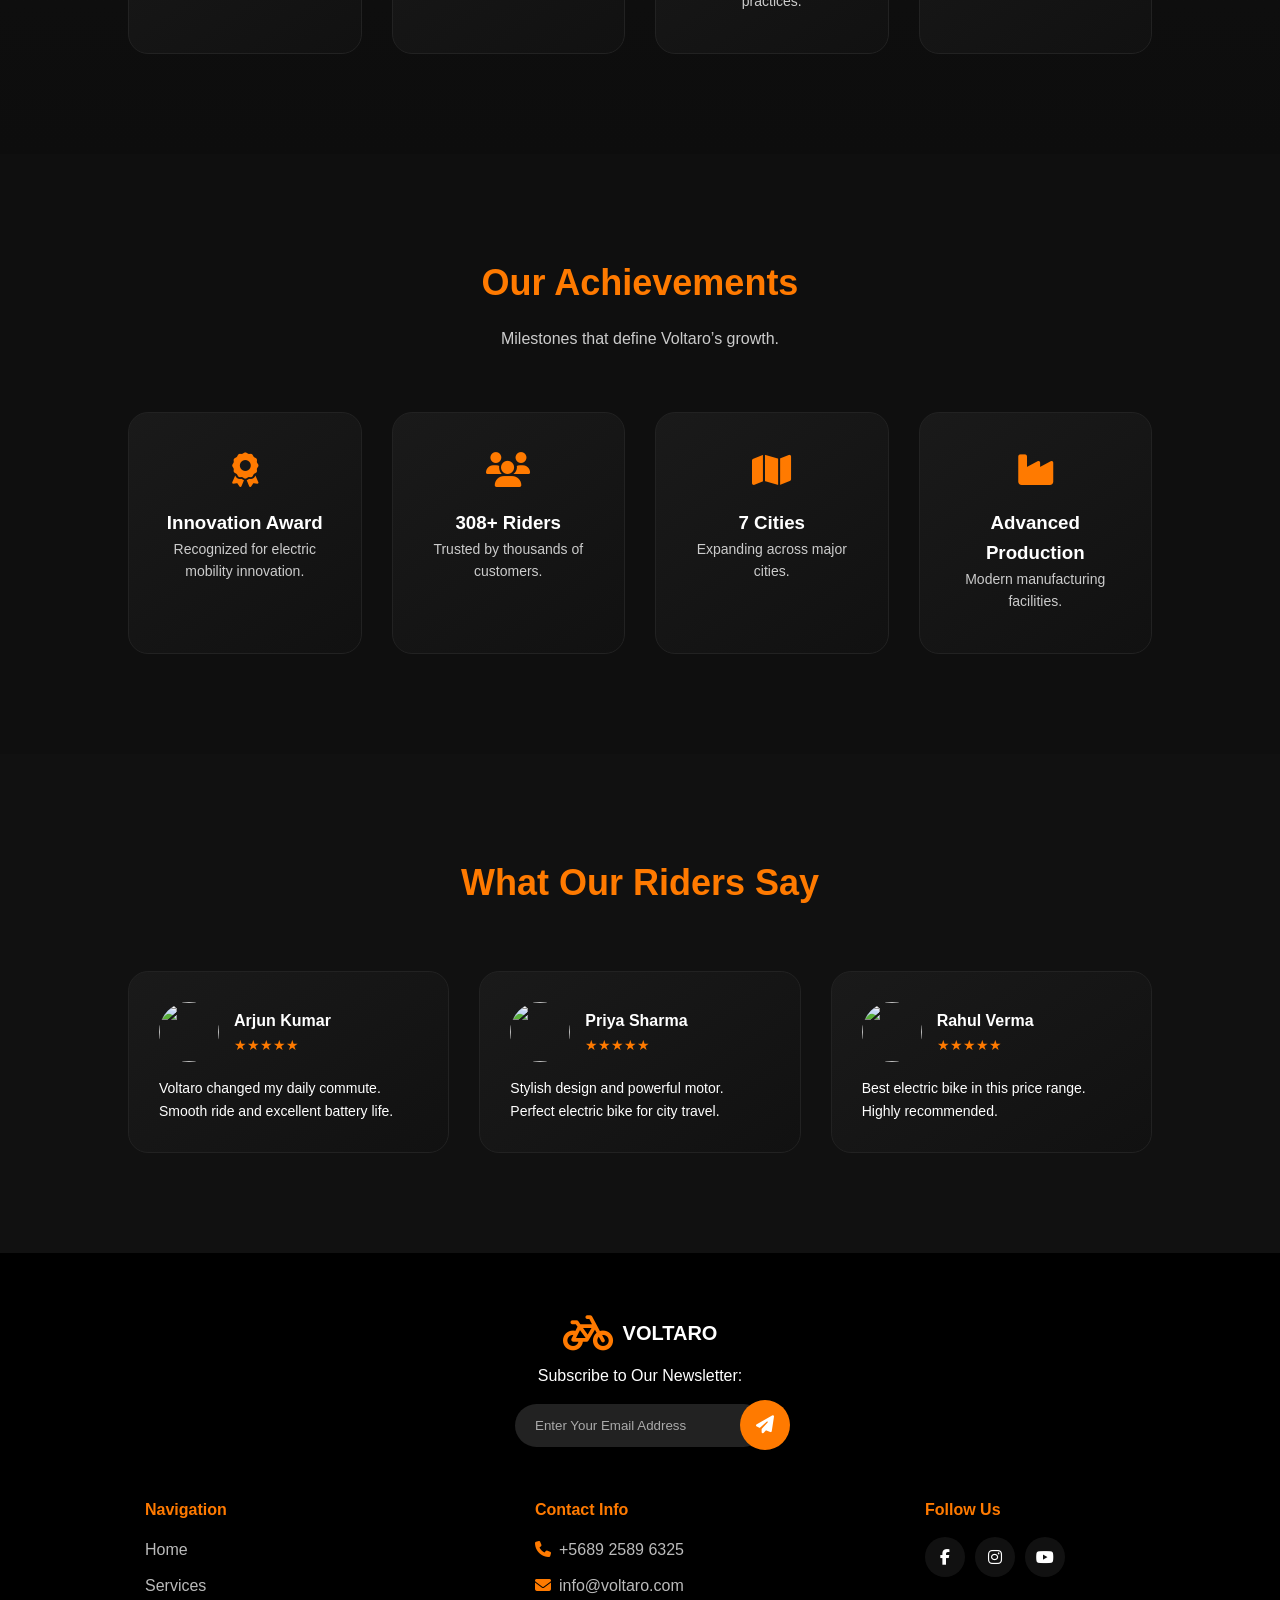
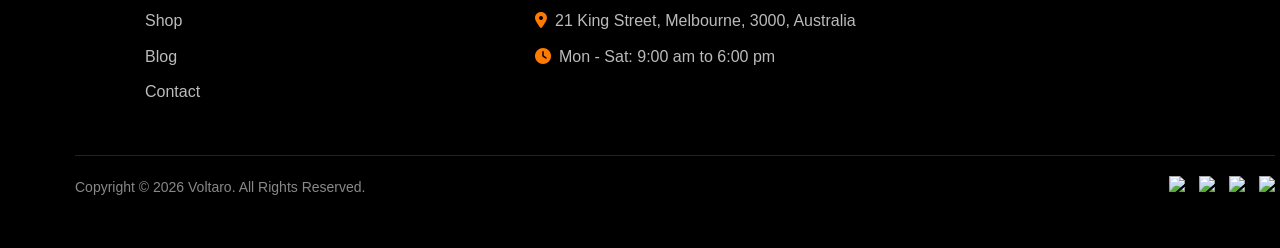
==== commit a26eedac: "Add files via upload" ====
--- a/about.html
+++ b/about.html
@@ -119,7 +119,7 @@
 
 <img src="https://images.unsplash.com/photo-1518655048521-f130df041f66">
 
-<div class="yellow-bg"></div>
+<div class="orange-bg"></div>
 
 </div>
 
--- a/css/about.css
+++ b/css/about.css
@@ -55,7 +55,7 @@
   font-size: 12px;
 }
 .highlight {
-  color: orange;
+  color: #ff7a00;
 }
 
 
@@ -75,7 +75,7 @@
 
 
 .btn-orange {
-  background: orange;
+  background: #ff7a00;
   color: white;
   border: none;
   padding: 10px 22px;
@@ -276,10 +276,10 @@
 z-index:2;
 }
 
-.yellow-bg{
+.orange-bg{
 width:350px;
 height:350px;
-background:#ffd400;
+background:rgb(247, 140, 41);
 border-radius:50%;
 position:absolute;
 right:-30px;
@@ -305,7 +305,7 @@
 .why-text button{
 padding:12px 28px;
 border:none;
-background:#ffd400;
+background:#ff7a00;
 border-radius:30px;
 cursor:pointer;
 font-weight:600;
@@ -313,8 +313,9 @@
 }
 
 .why-text button:hover{
-background:#ffcc00;
-}
+background:#ff7a00;
+}
+
 
 /* Hidden why content */
 
@@ -408,7 +409,7 @@
 
 .stat h2{
 font-size:50px;
-color:#ffd400;
+color:#ff7a00;
 }
 
 .stat p{
@@ -665,7 +666,6 @@
 font-size:14px;
 line-height:1.6;
 }
-
 
 
 
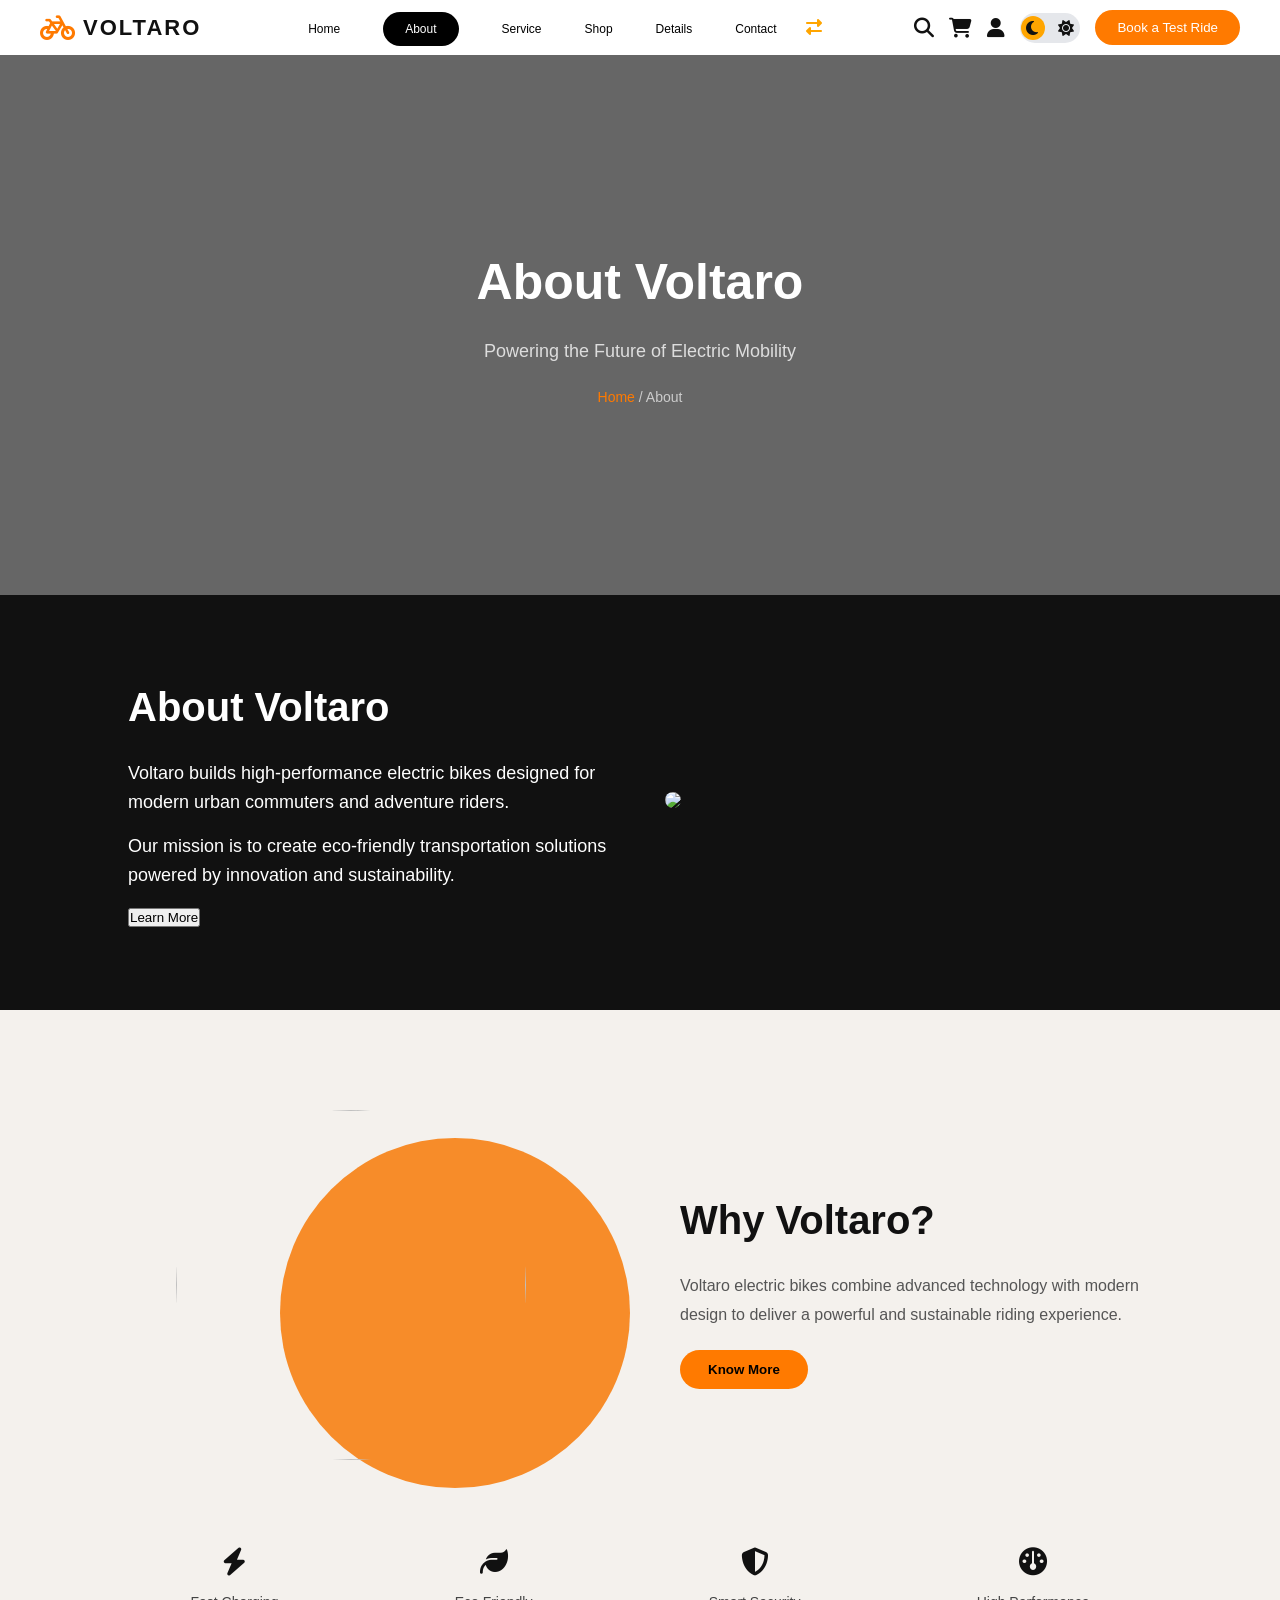
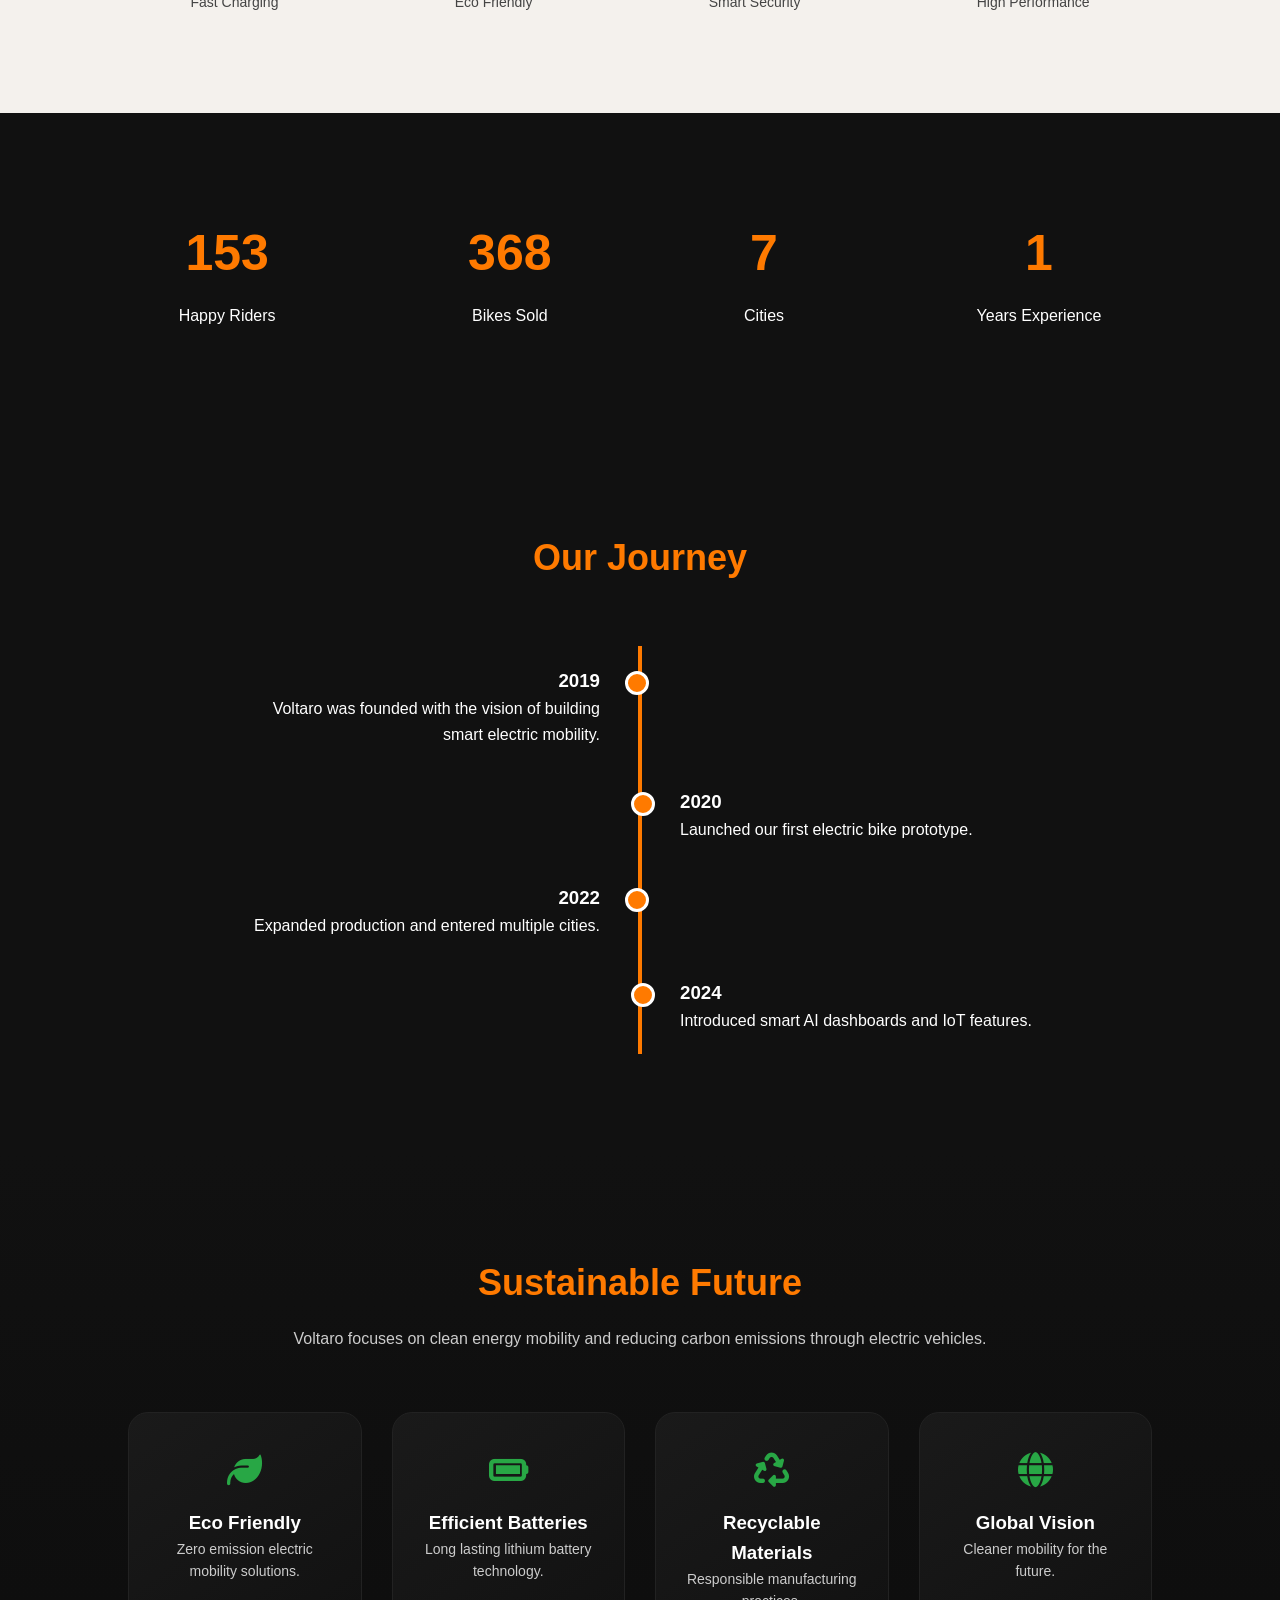
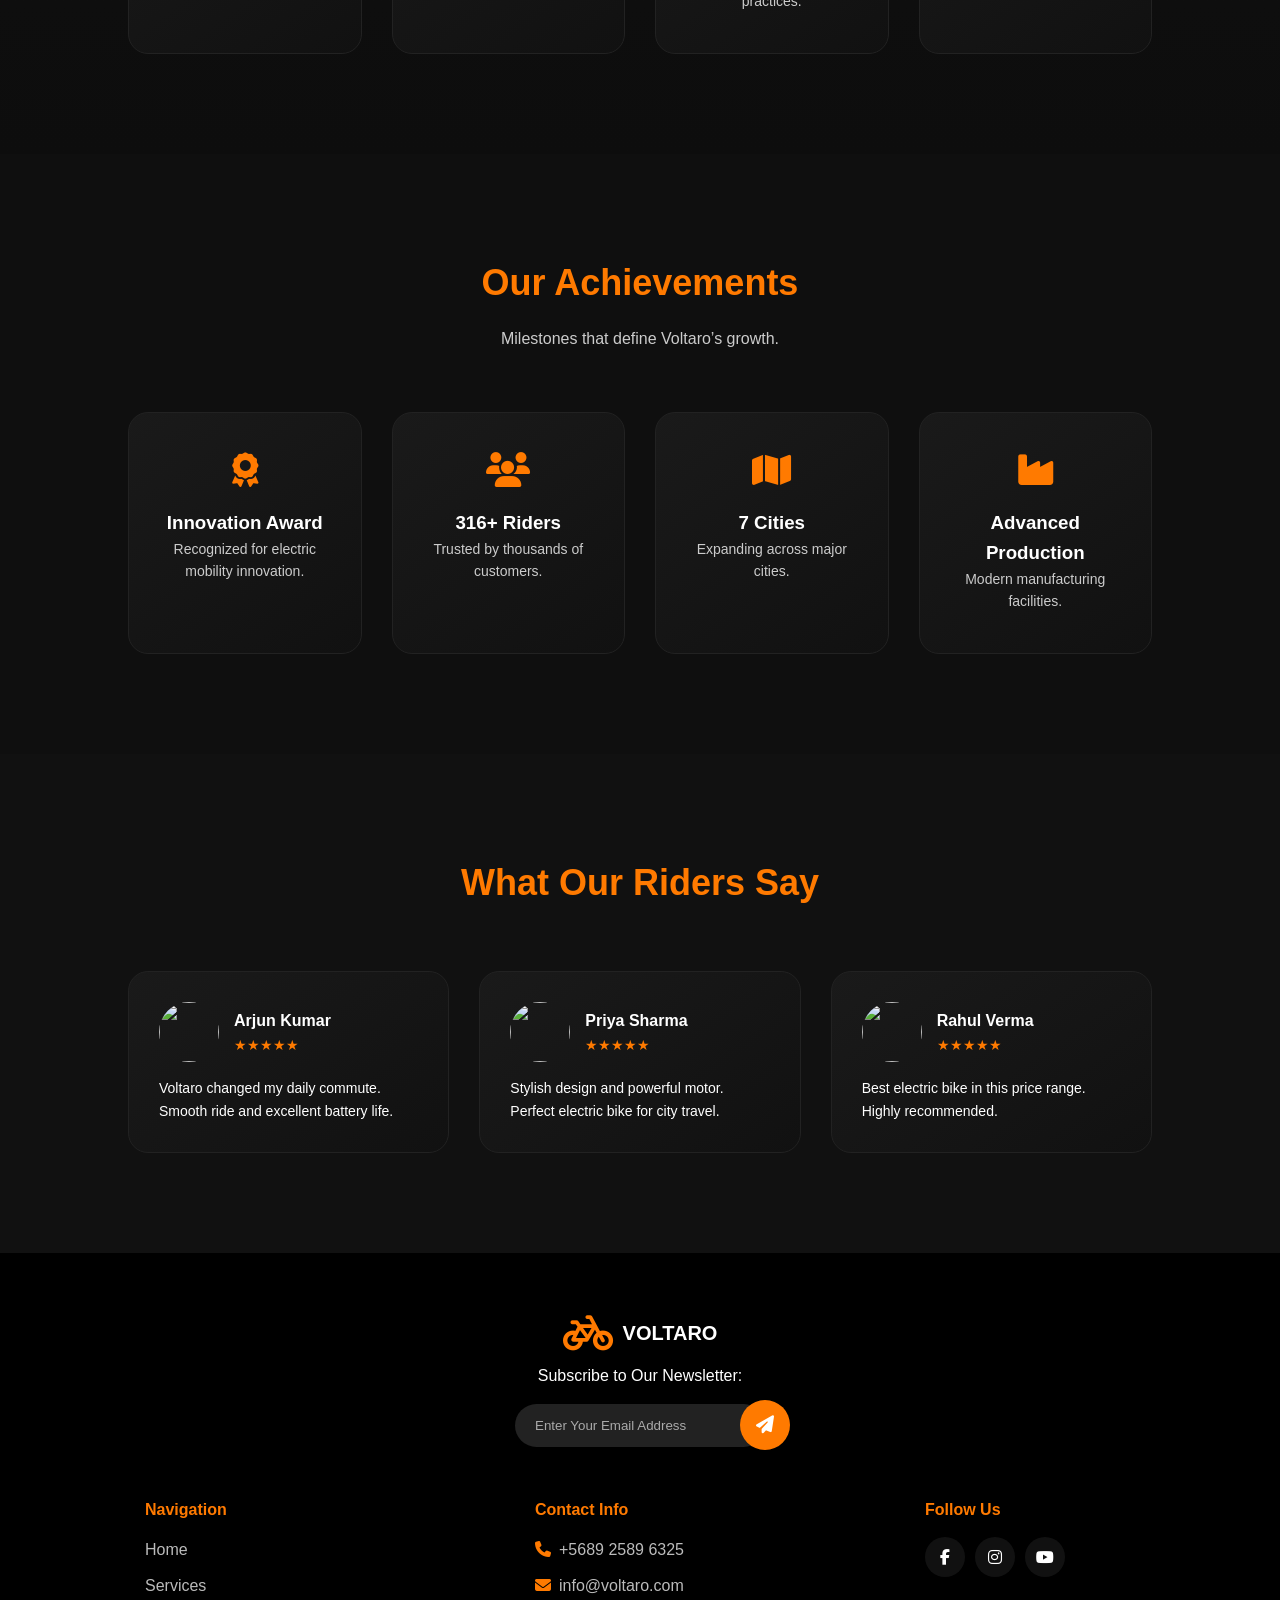
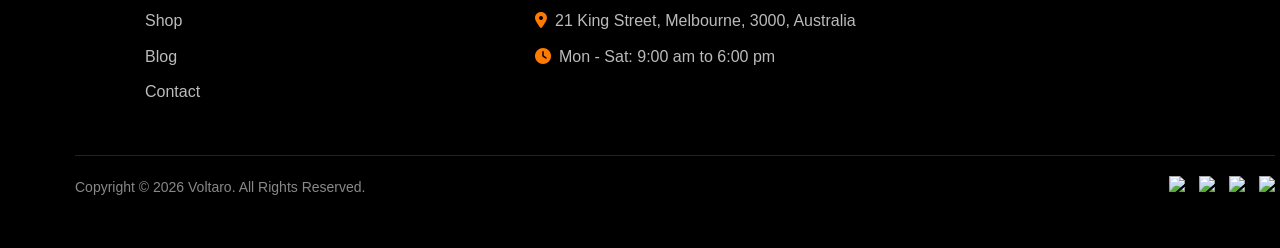
==== commit 85fd2a70: "Add files via upload" ====
--- a/about.html
+++ b/about.html
@@ -7,41 +7,55 @@
      <link rel="stylesheet" href="https://cdnjs.cloudflare.com/ajax/libs/font-awesome/6.6.0/css/all.min.css">
     <meta name="viewport" content="width=device-width, initial-scale=1.0">
     <link rel="stylesheet" href="css/about.css">
+    <link rel="stylesheet" href="css/dark.css">
     <link rel="icon" type="image/png" sizes="128x128" href="images/voltaro_favicon_128.png">
     
 </head>
 
-<body>
-
-  <!-- HEADER -->
+<body >
+
+ <!-- HEADER -->
   <header class="header">
     <div class="logo ">
         <i class="fa-solid fa-bicycle"></i>
         <h3>VOLTARO</h3>
       </div>
+      
 
     <nav class="nav">
   <ul>
-    <li><a href="index.html">Home</a></li>
-    <li><a href="about.html"class="btn-black">About</a></li>
+    <li><a href="index.html" >Home</a></li>
+    <li><a href="about.html" class="btn-black">About</a></li>
     <li><a href="service-sales.html">Service</a></li>
     <li><a href="shop.html">Shop</a></li>
     <li><a href="product.html">Details</a></li>
     <li><a href="contact.html">Contact</a></li>
+    <div class="rtl-about">
+    <i class="fa-solid fa-right-left" id="rtlBtn"></i>
+    </div>
+
   </ul>
 </nav>
 
-  <div class="right">
+
+<div class="right">
   <i class="fa-solid fa-magnifying-glass icon"></i>
   <i class="fa-solid fa-cart-shopping icon"></i>
   <i class="fa-solid fa-user icon"></i>
-
+  
+
+  <div class="theme-toggle" id="theme-toggle">
+    <i class="fa-solid fa-moon"></i>
+    <div class="toggle-circle"></div>
+    <i class="fa-solid fa-sun"></i>
+  </div>
 
   <button class="btn-orange">Book a Test Ride</button>
-  </div>
+</div>
+
+  
 
   </header>
-
 
 
 <!-- HERO -->
--- a/css/about.css
+++ b/css/about.css
@@ -5,6 +5,14 @@
   box-sizing: border-box;
   font-family: Arial, sans-serif;
 }
+
+body{
+margin:0;
+background:white;
+color:#333;
+line-height:1.6;
+}
+
 html,body{
 overflow-x:hidden;
 }
@@ -882,6 +890,122 @@
   margin-left: 10px;
 }
 
+
+
+/* ===============================
+   ABOUT PAGE RTL SUPPORT
+   body must be: <body dir="rtl" class="rtl-about">
+=============================== */
+
+
+
+/* ===============================
+   ABOUT PAGE RTL SUPPORT
+   body: <body dir="rtl" class="rtl-about">
+=============================== */
+
+/* Enable RTL base */
+body[dir="rtl"].rtl-about {
+  direction: rtl;
+  unicode-bidi: bidi-override;
+}
+
+/* Headings and body text right aligned */
+body[dir="rtl"].rtl-about .about-hero-content,
+body[dir="rtl"].rtl-about .about-section,
+body[dir="rtl"].rtl-about .why-section,
+body[dir="rtl"].rtl-about .stats-section,
+body[dir="rtl"].rtl-about .timeline-section,
+body[dir="rtl"].rtl-about .sustainability,
+body[dir="rtl"].rtl-about .achievements,
+body[dir="rtl"].rtl-about .reviews-section,
+body[dir="rtl"].rtl-about .footer {
+  text-align: right;
+}
+
+/* RTL toggle icon color (small div in nav) */
+.rtl-about{
+  color: orange;
+}
+
+/* Breadcrumb */
+body[dir="rtl"].rtl-about .breadcrumb {
+  direction: rtl;
+}
+
+/* Lists inside sections */
+body[dir="rtl"].rtl-about .about-section ul,
+body[dir="rtl"].rtl-about .why-section ul,
+body[dir="rtl"].rtl-about .footer-column ul {
+  direction: rtl;
+}
+
+/* Keep icons, counters, stars and logos in normal LTR flow */
+body[dir="rtl"].rtl-about i,
+body[dir="rtl"].rtl-about .counter,
+body[dir="rtl"].rtl-about .stars,
+body[dir="rtl"].rtl-about .payment-icons,
+body[dir="rtl"].rtl-about .footer .social-icons {
+  direction: ltr;
+  text-align: left;
+}
+
+
+/* Make RTL toggle visible */
+.rtl-toggle {
+  display: flex;
+  align-items: center;
+  color: orange;
+}
+
+/* ======== RTL BEHAVIOUR (SHOP PAGE) ======== */
+
+/* LTR: push button to far right inside .right */
+.right .btn-orange {
+  margin-left: auto;
+}
+
+/* IMPORTANT: in RTL, DO NOT reverse .right, just flip margin side */
+body.rtl .right {
+  flex-direction: row; /* keep natural order in code */
+}
+
+body.rtl .right .btn-orange {
+  margin-left: 0;
+  margin-right: auto;  /* push to visual right in RTL */
+}
+
+/* Nav and logo mirroring */
+body.rtl .nav ul {
+  flex-direction: row-reverse;
+}
+
+body.rtl .logo {
+  flex-direction: row-reverse;
+}
+
+/* Optional: make whole header text direction RTL */
+body.rtl .header {
+  direction: rtl;
+}
+
+/* ========== TIMELINE SPECIAL CASE (ABOUT) ========== */
+
+/* Keep "Our Journey" layout LTR even in RTL mode */
+body[dir="rtl"].rtl-about .timeline-section,
+body[dir="rtl"].rtl-about .timeline {
+  direction: ltr;
+  text-align: left;
+}
+
+/* If your timeline uses ::before for the center line, keep as LTR */
+body[dir="rtl"].rtl-about .timeline-item::before {
+  left: 50%;   /* same as LTR */
+  right: auto;
+}
+
+
+
 /* =============== RESPONSIVE =============== */
 
 /* Large tablets / small laptops */
--- a/css/dark.css
+++ b/css/dark.css
@@ -0,0 +1,1419 @@
+/* ======================
+   GLOBAL DARK THEME
+====================== */
+
+body.dark{
+  background:#0f1115;
+  color:#e4e6eb;
+}
+
+body.dark p{
+  color:#b9c0c7;
+}
+
+html,body{
+  overflow-x:hidden;
+}
+
+body.dark h1,
+body.dark h2,
+body.dark h3,
+body.dark h4{
+  color:#ffffff;
+}
+
+/* ======================
+   HEADER
+====================== */
+
+body.dark .header{
+  background:#12151b;
+  border-bottom:1px solid #1f232b;
+}
+
+body.dark .nav a{
+  color:#e4e6eb;
+}
+
+body.dark .nav a:hover{
+  color:#ff7a00;
+}
+
+body.dark .icon{
+  color:#d1d5db;
+}
+
+/* ======================
+   HERO + SPEC CARD
+====================== */
+
+body.dark .hero{
+  background:#0f1115;
+}
+
+body.dark .hero p{
+  color:#c3c7ce;
+}
+
+/* SPEC CARD */
+body.dark .spec-card{
+  background:#1a1f27;
+  box-shadow:0 8px 25px rgba(0,0,0,0.6);
+  border:1px solid #2a2f38;
+}
+
+body.dark .spec{
+  border-right:1px solid #2a2f38;
+}
+
+body.dark .spec:last-child{
+  border-right:none;
+}
+
+body.dark .spec h4{
+  color:#ffffff;
+}
+
+body.dark .spec p{
+  color:#b9c0c7;
+}
+
+/* ======================
+   FEATURES SECTION
+====================== */
+
+body.dark .features-section{
+  background:#12151b;
+}
+
+body.dark .feature-item{
+  background:#1a1f27;
+}
+
+body.dark .icon-circle{
+  background:#ff7a00;
+  color:white;
+}
+
+/* CTA card in features (if any) */
+body.dark .cta-card{
+  background:#1a1f27;
+  border:1px solid #2a2f38;
+}
+
+/* ======================
+   NUMBERS / FILTER
+====================== */
+
+body.dark .numbers{
+  background:#0f1115;
+}
+
+body.dark .filter-card{
+  background:#1a1f27;
+  border:1px solid #2a2f38;
+}
+
+body.dark .slider-group label{
+  color:#d1d5db;
+}
+
+/* ======================
+   TOP PICKS (CYCLE CARDS)
+====================== */
+
+body.dark .top-picks{
+  background:#12151b;
+}
+
+body.dark .cycle-card{
+  background:#1a1f27;
+  border:1px solid #2a2f38;
+}
+
+body.dark .features-list li{
+  color:#c5c9d1;
+}
+
+/* ======================
+   TEST RIDE SECTION
+====================== */
+
+body.dark .test-ride-section{
+  background:#0f1115;
+}
+
+body.dark .test-ride-box{
+  background:#1a1f27;
+  border:1px solid #2a2f38;
+}
+
+body.dark .test-ride-form select,
+body.dark .test-ride-form input{
+  background:#12151b;
+  color:#e4e6eb;
+  border:1px solid #2a2f38;
+}
+
+/* ======================
+   RANGE SECTION
+====================== */
+
+/* base stays same from your main CSS
+   Only dark overrides below changed */
+
+/* RANGE HEADER in dark mode */
+body.dark .range-header h2{
+  color:#ffffff !important;
+}
+
+body.dark .range-header p{
+  color:#b9c0c7 !important;
+}
+
+
+
+body.dark .range-section{
+  background:#0f1115;
+}
+
+/* card a bit lighter than page */
+body.dark .range-card{
+  background:#151922;
+  border:1px solid #2a2f38;
+}
+
+
+/* form labels + selects */
+body.dark .form-group label{
+  color:#e4e6eb;
+}
+
+body.dark .form-group select{
+  background:#12151b;
+  color:#e4e6eb;
+  border:1px solid #2a2f38;
+}
+
+/* toggle buttons */
+body.dark .toggle button{
+  background:#12151b;
+  color:#e4e6eb;
+  border:1px solid #2a2f38;
+}
+
+body.dark .toggle button.active{
+  background:#ff7a00;
+  color:#fff;
+  border:none;
+}
+
+/* result area */
+body.dark .range-result{
+  color:#ffffff;
+}
+
+body.dark .range-value{
+  color:#ffffff;
+}
+
+body.dark .range-value span{
+  color:#ccc;
+}
+
+body.dark .result-title{
+  color:#ddd;
+}
+
+body.dark .result-note{
+  color:#b9c0c7;
+}
+
+/* small meta labels under result */
+body.dark .meta-label{
+  color:#b9c0c7;
+}
+
+body.dark .meta-value{
+  color:#ffffff;
+}
+
+/* links under result */
+body.dark .range-actions a{
+  color:#ff7a00;
+}
+
+
+/* normal (light) result text */
+.range-result{
+  color:#111;
+}
+
+/* dark result area */
+body.dark .range-section{
+  background:#0f1115;
+}
+
+body.dark .range-card{
+  background:#1a1f27;
+  border:1px solid #2a2f38;
+}
+
+body.dark .form-group select{
+  background:#12151b;
+  color:#e4e6eb;
+  border:1px solid #2a2f38;
+}
+
+body.dark .toggle button{
+  background:#12151b;
+  color:#e4e6eb;
+  border:1px solid #2a2f38;
+}
+
+body.dark .range-result{
+  color:#fff;
+}
+
+body.dark .range-value{
+  color:#fff;
+}
+
+body.dark .range-value span{
+  color:#ccc;
+}
+
+body.dark .result-title{
+  color:#ddd;
+}
+
+body.dark .range-actions a{
+  color:#ff7a00;
+}
+
+/* ======================
+   COMPARE SECTION
+====================== */
+
+body.dark .compare{
+  background:#0f1115;
+}
+
+/* remove dark background on whole table
+   so individual cards stand out clearly */
+body.dark .compare-table{
+  background:transparent;
+  border-radius:0;
+  padding:0;
+}
+
+/* specs column */
+
+/* Specs title in orange (optional) */
+body.dark .specs h3{
+  color:white !important ;
+}
+
+/* Specs background slightly darker */
+body.dark .specs{
+  background:#11151b;
+  color:#e4e6eb;
+  border-radius:12px;
+  background-color: #ff7a00 !important;
+}
+body.dark .specs p{
+  border-bottom:1px dashed rgba(255,255,255,0.06);
+}
+
+/* all bike cards use same dark card color */
+body.dark .compare-card{
+  background:#181d26;
+  color:#e4e6eb;
+  border-radius:12px;
+  border:1px solid #2a2f38;
+}
+
+body.dark .compare-card h3{
+  color:#ffffff;
+}
+
+body.dark .compare-card p{
+  border-bottom:1px dashed rgba(255,255,255,0.05);
+}
+
+/* selected state via JS (any card) */
+body.dark .compare-card.selected{
+  background:#000;
+  border:2px solid #ff7a00;
+}
+
+/* ONLY the special highlight card
+   keeps orange background */
+
+
+body.dark .highlight-1 p{
+  border-bottom-color:rgba(255,255,255,0.25);
+}
+
+
+/* remove orange from Cargo */
+body.dark .highlight-1{
+  background:#181d26;      /* same as other cards */
+  color:#e4e6eb;
+  border-color:#2a2f38;
+}
+
+
+
+
+
+/* ======================
+   TESTIMONIAL
+====================== */
+
+body.dark .testimonial{
+  background:#12151b;
+}
+
+body.dark .review{
+  color:#c3c7ce;
+}
+
+/* ======================
+   FAQ + FEATURES STRIP
+====================== */
+
+body.dark .faq-section{
+  background:#0f1115;
+}
+
+body.dark .faq-item{
+  background:#1a1f27;
+  border:1px solid #2a2f38;
+}
+
+body.dark .faq-question{
+  color:#ffffff;
+}
+
+body.dark .faq-answer{
+  color:#c3c7ce;
+}
+
+body.dark .features{
+  background:#12151b;
+}
+
+body.dark .feature{
+  background:#1a1f27;
+  border:1px solid #2a2f38;
+}
+
+/* ======================
+   FOOTER
+====================== */
+
+body.dark .footer{
+  background:#0b0d11;
+  border-top:1px solid #1f232b;
+}
+
+body.dark .footer-nav li{
+  color:#c3c7ce;
+}
+
+body.dark .footer-contact p{
+  color:#c3c7ce;
+}
+
+body.dark .newsletter-box input{
+  background:#12151b;
+  color:white;
+}
+
+body.dark .social-circle,
+body.dark .footer .social-icons a{
+  background:#1a1f27;
+}
+
+/* ======================
+   THEME TOGGLE BUTTON
+====================== */
+
+/* base toggle styles */
+.theme-toggle{
+  position:relative;
+  width:60px;
+  height:30px;
+  border-radius:15px;
+  background:#e5e7eb;
+  display:flex;
+  align-items:center;
+  justify-content:space-between;
+  padding:0 6px;
+  cursor:pointer;
+  border:none;
+  box-sizing:border-box;
+}
+
+/* sliding circle */
+.toggle-circle{
+  position:absolute;
+  width:24px;
+  height:24px;
+  border-radius:50%;
+  left:1px;
+  background:orange; /* light mode */
+  transition:left 0.3s ease, background 0.3s ease;
+}
+
+/* icons */
+.theme-toggle i{
+  position:relative;
+  z-index:2;
+  font-size:16px;
+  color:#111;
+}
+
+/* show sun in light, moon in dark via CSS */
+
+/* light mode (default) */
+.theme-toggle .icon-sun{
+  display:inline-block;
+}
+
+.theme-toggle .icon-moon{
+  display:none;
+}
+
+/* DARK mode */
+body.dark .theme-toggle{
+  background:#1f2937;
+}
+
+/* move circle and recolor */
+body.dark .toggle-circle{
+  left:35px;
+  background:#ff7a00;
+}
+
+/* icons when dark */
+body.dark .theme-toggle .icon-sun{
+  display:none;
+}
+
+body.dark .theme-toggle .icon-moon{
+  display:inline-block;
+  color:#ffe4b5;
+}
+
+
+
+/*ABOUT DARK */
+
+
+/* ======================
+   ABOUT PAGE – GLOBAL
+   (only sections used on about.html)
+====================== */
+
+/* Hero banner – keep image, just darken overlay/text */
+body.dark .about-hero {
+  /* Do NOT remove your background-image from main about.css.
+     This only adjusts overlay color / text color for dark mode. */
+  background-color: #0f1115;        /* fallback under image */
+  color: #f5f5f5;
+}
+
+body.dark .about-hero h1 {
+  color: #ffffff;
+}
+
+body.dark .about-hero p {
+  color: #c3c7ce;
+}
+
+body.dark .breadcrumb a,
+body.dark .breadcrumb span {
+  color: #b9c0c7;
+}
+
+/* ======================
+   ABOUT SECTION
+====================== */
+
+body.dark .about-section {
+  background: #0f1115;
+}
+
+body.dark .about-container {
+  /* keep layout, just avoid pure black */
+  background: transparent;
+}
+
+body.dark .about-text h1 {
+  color: #ffffff;
+}
+
+body.dark .about-text p {
+  color: #b9c0c7;
+}
+
+body.dark #learnBtn {
+  background: #1a1f27;
+  color: #e4e6eb;
+  border: 1px solid #2a2f38;
+}
+
+/* keep image; just a slight dim so text around it reads well */
+body.dark .about-image img {
+  filter: brightness(0.95) contrast(1.05);
+}
+
+/* ======================
+   WHY VOLTARO SECTION
+====================== */
+
+body.dark .why-section {
+  background: #12151b;
+}
+
+body.dark .why-container {
+  background: transparent;
+}
+
+body.dark .why-text h2 {
+  color: #ffffff;
+}
+
+body.dark .why-text p {
+  color: #c3c7ce;
+}
+
+body.dark #knowBtn {
+  background: #1a1f27;
+  color: #e4e6eb;
+  border: 1px solid #2a2f38;
+}
+
+/* keep why image; small dim */
+body.dark .why-image img {
+  filter: brightness(0.95) contrast(1.05);
+}
+
+/* orange highlight stays bright and visible */
+body.dark .orange-bg {
+  background: linear-gradient(135deg, #ff7a00, #facc15);
+}
+
+/* features row under Why Voltaro */
+body.dark .features-row {
+  background: #12151b;
+}
+
+body.dark .features-row .feature {
+  background: #1a1f27;
+  border: 1px solid #2a2f38;
+  color: #e4e6eb;
+}
+
+body.dark .features-row .feature i {
+  color: #ff7a00;
+}
+
+/* ======================
+   STATS SECTION
+====================== */
+
+body.dark .stats-section {
+  background: #0f1115;
+}
+
+body.dark .stats-container .stat h2 {
+  color: #facc15;
+}
+
+body.dark .stats-container .stat p {
+  color: #e4e6eb;
+}
+
+/* ======================
+   TIMELINE
+====================== */
+
+body.dark .timeline-section {
+  background: #12151b;
+}
+
+body.dark .timeline-title {
+  color: #ffffff;
+}
+
+body.dark .timeline-item {
+  background: #1a1f27;
+  border: 1px solid #2a2f38;
+  color: #e4e6eb;
+}
+
+/* ======================
+   SUSTAINABILITY
+====================== */
+
+body.dark .sustainability {
+  background: #0f1115;
+}
+
+body.dark .sustainability-header h2 {
+  color: #ffffff;
+}
+
+body.dark .sustainability-header p {
+  color: #b9c0c7;
+}
+
+body.dark .sustain-card {
+  background: #1a1f27;
+  border: 1px solid #2a2f38;
+  color: #e4e6eb;
+}
+
+/* ======================
+   ACHIEVEMENTS
+====================== */
+
+body.dark .achievements {
+  background: #12151b;
+}
+
+body.dark .achievements-header h2 {
+  color: #ffffff;
+}
+
+body.dark .achievements-header p {
+  color: #c3c7ce;
+}
+
+body.dark .achievement-card {
+  background: #1a1f27;
+  border: 1px solid #2a2f38;
+  color: #e4e6eb;
+}
+
+/* ======================
+   REVIEWS
+====================== */
+
+body.dark .reviews-section {
+  background: #0f1115;
+}
+
+body.dark .section-title {
+  color: #ffffff;
+}
+
+body.dark .review-card {
+  background: #1a1f27;
+  border: 1px solid #2a2f38;
+  color: #e4e6eb;
+}
+
+body.dark .review-header img {
+  filter: brightness(0.95) contrast(1.05);
+}
+
+/* ======================
+   FOOTER (shared)
+====================== */
+
+body.dark .footer {
+  background: #0b0d11;
+  border-top: 1px solid #1f232b;
+  color: #e4e6eb;
+}
+
+body.dark .footer-newsletter {
+  background: #12151b;
+  border-top: 1px solid #1f232b;
+  border-bottom: 1px solid #1f232b;
+}
+
+body.dark .newsletter-box input {
+  background: #12151b;
+  color: #ffffff;
+  border: 1px solid #2a2f38;
+}
+
+body.dark .send-btn {
+  background: #ff7a00;
+  color: #111111;
+}
+
+body.dark .footer-column h4 {
+  color: #ffffff;
+}
+
+body.dark .footer-column li {
+  color: #c3c7ce;
+}
+
+body.dark .footer-bottom {
+  border-top: 1px solid #1f232b;
+}
+
+
+/*SERVICE PAGE*/
+
+/* ======================
+   SERVICE PAGE – HERO
+====================== */
+
+body.dark .service-hero {
+  /* keep your banner image from service.css – this only adjusts color behind/around it */
+  background-color: #0f1115;        /* soft dark, not pure black */
+  color: #f5f5f5;
+}
+
+body.dark .service-hero h1 {
+  color: #ffffff;
+}
+
+body.dark .service-hero p {
+  color: #c3c7ce;
+}
+
+/* ======================
+   SERVICE DETAILS
+====================== */
+
+body.dark .service-details {
+  background: #0f1115;
+}
+
+body.dark .service-container {
+  background: transparent;
+}
+
+body.dark .service-text h2 {
+  color: #ffffff;
+}
+
+body.dark .service-text p {
+  color: #b9c0c7;
+}
+
+body.dark .service-text ul li {
+  color: #d1d5db;
+}
+
+body.dark .service-text ul li i {
+  color: #ff7a00;        /* match brand orange */
+}
+
+/* keep bike image, just a gentle dim for dark mode */
+body.dark .service-image img {
+  filter: brightness(0.95) contrast(1.05);
+}
+
+/* ======================
+   SERVICE FEATURES
+====================== */
+
+body.dark .service-features {
+  background: #12151b;
+}
+
+body.dark .service-features h2 {
+  color: #ffffff;
+}
+
+body.dark .features-grid .feature-box {
+  background: #1a1f27;
+  border: 1px solid #2a2f38;
+  color: #e4e6eb;
+}
+
+body.dark .features-grid .feature-box i {
+  color: #ff7a00;
+}
+
+body.dark .features-grid .feature-box p {
+  color: #c3c7ce;
+}
+
+/* ======================
+   SERVICE PROCESS
+====================== */
+
+body.dark .service-process {
+  background: #0f1115;
+}
+
+body.dark .service-process h2 {
+  color: #ffffff;
+}
+
+body.dark .process-grid .process-card {
+  background: #1a1f27;
+  border: 1px solid #2a2f38;
+  color: #e4e6eb;
+}
+
+body.dark .process-grid .process-card p {
+  color: #c3c7ce;
+}
+
+body.dark .process-grid .process-card i {
+  color: #ff7a00;
+}
+
+/* ======================
+   SERVICE PACKAGES
+====================== */
+
+body.dark .service-packages {
+  background: #12151b;
+}
+
+body.dark .service-packages h2 {
+  color: #ffffff;
+}
+
+body.dark .packages-grid .package-card {
+  background: #1a1f27;
+  border: 1px solid #2a2f38;
+  color: #e4e6eb;
+}
+
+body.dark .packages-grid .package-card.popular {
+  border-color: #ff7a00;
+}
+
+body.dark .packages-grid .package-card .price {
+  color: #facc15;
+}
+
+body.dark .packages-grid .package-card ul li {
+  color: #c5c9d1;
+}
+
+body.dark .package-btn {
+  background: #ff7a00;
+  color: #111111;
+  border: none;
+}
+
+/* ======================
+   SERVICE REVIEWS
+====================== */
+
+body.dark .service-reviews {
+  background: #0f1115;
+}
+
+body.dark .service-reviews h2 {
+  color: #ffffff;
+}
+
+body.dark .reviews-slider .review {
+  background: #1a1f27;
+  border: 1px solid #2a2f38;
+  color: #e4e6eb;
+}
+
+/* ======================
+   SERVICE BOOKING FORM
+====================== */
+
+body.dark .service-booking {
+  background: #12151b;
+}
+
+body.dark .service-booking h2 {
+  color: #ffffff;
+}
+
+body.dark .booking-form input,
+body.dark .booking-form select,
+body.dark .booking-form textarea {
+  background: #0f1115;
+  color: #e4e6eb;
+  border: 1px solid #2a2f38;
+}
+
+body.dark .booking-form input::placeholder,
+body.dark .booking-form textarea::placeholder {
+  color: #6b7280;
+}
+
+body.dark .booking-form button {
+  background: #ff7a00;
+  color: #111111;
+  border: none;
+}
+
+/* ======================
+   WARRANTY SECTION
+====================== */
+
+body.dark .warranty-section {
+  background: #0f1115;
+}
+
+body.dark .warranty-section h2 {
+  color: #ffffff;
+}
+
+body.dark .warranty-section .subtitle {
+  color: #b9c0c7;
+}
+
+body.dark .warranty-cards .warranty-card {
+  background: #1a1f27;
+  border: 1px solid #2a2f38;
+  color: #e4e6eb;
+}
+
+body.dark .warranty-cards .warranty-card p {
+  color: #c3c7ce;
+}
+
+/* ======================
+   SERVICE CTA
+====================== */
+
+body.dark .service-cta {
+  background: #12151b;
+  color: #f5f5f5;
+}
+
+body.dark .service-cta h2 {
+  color: #ffffff;
+}
+
+body.dark .service-cta p {
+  color: #c3c7ce;
+}
+
+body.dark .service-cta .cta-btn {
+  background: #ff7a00;
+  color: #111111;
+  border: none;
+}
+
+
+
+/*SHOP PAGE*/
+
+/* ======================
+   SHOP PAGE – HERO BANNER
+====================== */
+
+body.dark .hero-banner {
+  /* keep your existing background image in shop.css;
+     this only adjusts overlay/text in dark mode */
+  background-color: #0f1115;   /* soft very dark blue/gray, not pure black */
+  color: #f5f5f5;
+}
+
+body.dark .hero-banner .hero-text h3 {
+  color: #c3c7ce;
+}
+
+body.dark .hero-banner .hero-text h1 {
+  color: #ffffff;
+}
+
+body.dark .hero-banner .hero-text p {
+  color: #c3c7ce;
+}
+
+/* ======================
+   BIKE SECTIONS (KIDS / ADULT / SENIOR)
+====================== */
+
+body.dark .bike-section {
+  background: #0f1115;
+}
+
+body.dark .bike-section h2 {
+  color: #ffffff;
+}
+
+body.dark .bike-scroll {
+  background: transparent;
+}
+
+/* card styles for all bike lists */
+body.dark .bike-card {
+  background: #1a1f27;
+  border: 1px solid #2a2f38;
+  border-radius: 12px;
+}
+
+body.dark .bike-card a {
+  color: #e4e6eb;
+}
+
+body.dark .bike-card h3 {
+  color: #ffffff;
+}
+
+body.dark .bike-card p {
+  color: #facc15;          /* highlight price */
+}
+
+/* keep bike images; just slightly dim for dark mode */
+body.dark .bike-card img {
+  display: block;
+  filter: brightness(0.96) contrast(1.05);
+}
+
+/* optional: hover effect for cards */
+body.dark .bike-card:hover {
+  border-color: #ff7a00;
+  box-shadow: 0 10px 25px rgba(0, 0, 0, 0.6);
+}
+
+/* ======================
+   FOOTER (shared)
+====================== */
+
+body.dark .footer {
+  background: #0b0d11;
+  border-top: 1px solid #1f232b;
+  color: #e4e6eb;
+}
+
+body.dark .footer-newsletter {
+  background: #12151b;
+  border-top: 1px solid #1f232b;
+  border-bottom: 1px solid #1f232b;
+}
+
+body.dark .newsletter-box input {
+  background: #12151b;
+  color: #ffffff;
+  border: 1px solid #2a2f38;
+}
+
+body.dark .send-btn {
+  background: #ff7a00;
+  color: #111111;
+  border: none;
+}
+
+body.dark .footer-column h4 {
+  color: #ffffff;
+}
+
+body.dark .footer-column li {
+  color: #c3c7ce;
+}
+
+body.dark .footer-bottom {
+  border-top: 1px solid #1f232b;
+}
+
+
+/*PRODUCT PAGE*/
+
+/* ======================
+   PRODUCT PAGE – MAIN
+====================== */
+
+body.dark .product {
+  background: #0f1115;
+  color: #e4e6eb;
+}
+
+/* Product gallery */
+body.dark .product-gallery {
+  background: transparent;
+}
+
+body.dark .main-image {
+  background: #12151b;           /* behind image if it has transparent edges */
+  border-radius: 12px;
+}
+
+body.dark .thumbnails {
+  background: transparent;
+}
+
+body.dark .thumb {
+  background: #12151b;
+  border-radius: 8px;
+  border: 1px solid #2a2f38;
+}
+
+body.dark .thumb:hover {
+  border-color: #ff7a00;
+}
+
+/* keep images; just a tiny dim if needed */
+body.dark .product-gallery img {
+  filter: brightness(0.97) contrast(1.03);
+}
+
+/* ======================
+   PRODUCT DETAILS
+====================== */
+
+body.dark .details h1 {
+  color: #ffffff;
+}
+
+body.dark .details .price {
+  color: #facc15;
+}
+
+body.dark .details p {
+  color: #c3c7ce;
+}
+
+/* use your existing .btn-black but adjust for dark BG if needed */
+body.dark .details .btn-black {
+  background: #ff7a00;
+  color: #111111;
+  border: none;
+}
+
+/* Specs row */
+body.dark .specs {
+  background: #12151b;
+  border-radius: 12px;
+  border: 1px solid #2a2f38;
+}
+
+body.dark .specs .spec {
+  border-right: 1px solid #2a2f38;
+}
+
+body.dark .specs .spec:last-child {
+  border-right: none;
+}
+
+body.dark .specs .spec h3 {
+  color: #ffffff;
+}
+
+body.dark .specs .spec p {
+  color: #b9c0c7;
+}
+
+/* ======================
+   FEATURES SECTION
+====================== */
+
+body.dark .features {
+  background: #12151b;
+}
+
+body.dark .features h2 {
+  color: #ffffff;
+}
+
+body.dark .features-grid .feature-card {
+  background: #1a1f27;
+  border-radius: 12px;
+  border: 1px solid #2a2f38;
+  color: #e4e6eb;
+}
+
+body.dark .features-grid .feature-card p {
+  color: #c3c7ce;
+}
+
+/* ======================
+   SPECIFICATION TABLE
+====================== */
+
+body.dark .spec-table {
+  background: #0f1115;
+}
+
+body.dark .spec-table h2 {
+  color: #ffffff;
+}
+
+body.dark .spec-table table {
+  background: #1a1f27;
+  border-radius: 12px;
+  border-collapse: collapse;
+}
+
+body.dark .spec-table td {
+  border: 1px solid #2a2f38;
+  color: #e4e6eb;
+}
+
+body.dark .spec-table tr:nth-child(odd) td {
+  background: #181d24;
+}
+
+/* ======================
+   REVIEWS
+====================== */
+
+body.dark .reviews {
+  background: #12151b;
+}
+
+body.dark .reviews h2 {
+  color: #ffffff;
+}
+
+body.dark .review-card {
+  background: #1a1f27;
+  border-radius: 12px;
+  border: 1px solid #2a2f38;
+  color: #e4e6eb;
+}
+
+/* ======================
+   RELATED PRODUCTS
+====================== */
+
+body.dark .related {
+  background: #0f1115;
+}
+
+body.dark .related h2 {
+  color: #ffffff;
+}
+
+body.dark .related-grid .related-card {
+  background: #1a1f27;
+  border-radius: 12px;
+  border: 1px solid #2a2f38;
+  color: #e4e6eb;
+}
+
+body.dark .related-grid .related-card p {
+  color: #e4e6eb;
+}
+
+body.dark .related-grid .related-card img {
+  filter: brightness(0.97) contrast(1.04);
+}
+
+/* ======================
+   STICKY BUY BAR
+====================== */
+
+body.dark .buy-bar {
+  background: #11151b;
+  border-top: 1px solid #2a2f38;
+  color: #e4e6eb;
+}
+
+body.dark .buy-bar p {
+  color: #ffffff;
+}
+
+body.dark .buy-bar .btn-black {
+  background: #ff7a00;
+  color: #111111;
+  border: none;
+}
+
+
+/*CONTACT CSS*/
+/* ======================
+   CONTACT PAGE / SECTION
+====================== */
+
+body.dark .contact-section {
+  background: #0f1115;
+  color: #e4e6eb;
+}
+
+body.dark .contact-container {
+  background: transparent;
+}
+
+/* Header text */
+body.dark .contact-header h2 {
+  color: #ffffff;
+}
+
+body.dark .contact-header p {
+  color: #b9c0c7;
+}
+
+/* Contact info box */
+body.dark .contact-info {
+  background: #1a1f27;
+  border-radius: 12px;
+  border: 1px solid #2a2f38;
+  color: #e4e6eb;
+}
+
+body.dark .contact-info h3 {
+  color: #ffffff;
+}
+
+body.dark .contact-info p {
+  color: #c3c7ce;
+}
+
+body.dark .contact-info i {
+  color: #ff7a00;
+}
+
+/* Social icons */
+body.dark .contact-info .social-icons a {
+  background: #12151b;
+  color: #e4e6eb;
+  border-radius: 50%;
+}
+
+body.dark .contact-info .social-icons a:hover {
+  background: #ff7a00;
+  color: #111111;
+}
+
+/* Contact form card */
+body.dark .contact-form {
+  background: #1a1f27;
+  border-radius: 12px;
+  border: 1px solid #2a2f38;
+  color: #e4e6eb;
+}
+
+body.dark .contact-form h3 {
+  color: #ffffff;
+}
+
+body.dark .contact-form input,
+body.dark .contact-form textarea {
+  background: #0f1115;
+  color: #e4e6eb;
+  border: 1px solid #2a2f38;
+}
+
+body.dark .contact-form input::placeholder,
+body.dark .contact-form textarea::placeholder {
+  color: #6b7280;
+}
+
+body.dark .contact-form button {
+  background: #ff7a00;
+  color: #111111;
+  border: none;
+}
+
+/* Form message text */
+body.dark #formMessage {
+  color: #c3c7ce;
+}
+
+/* Map wrapper */
+body.dark .contact-map {
+  background: #0b0d11;
+  border-radius: 12px;
+  overflow: hidden;
+  border: 1px solid #2a2f38;
+}
+
+/* Let the iframe show normally; no filter so the map stays readable */
